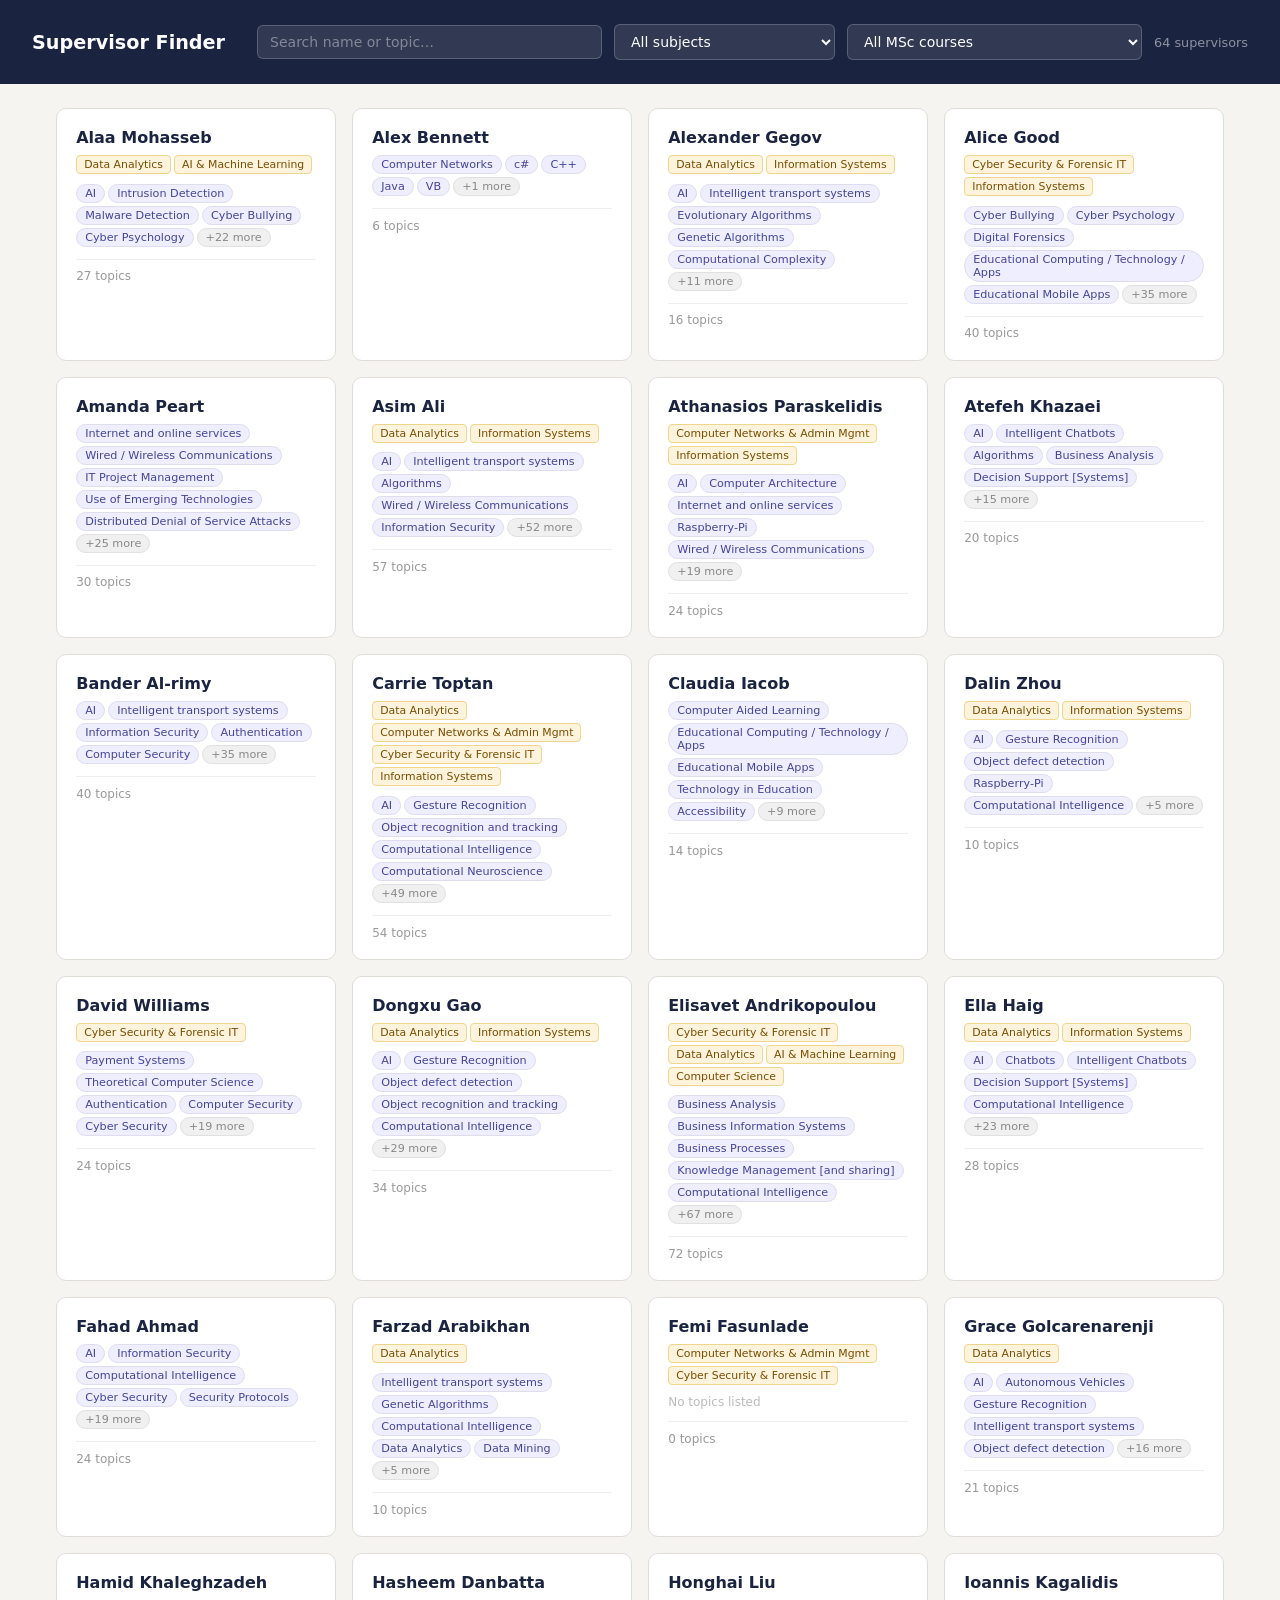
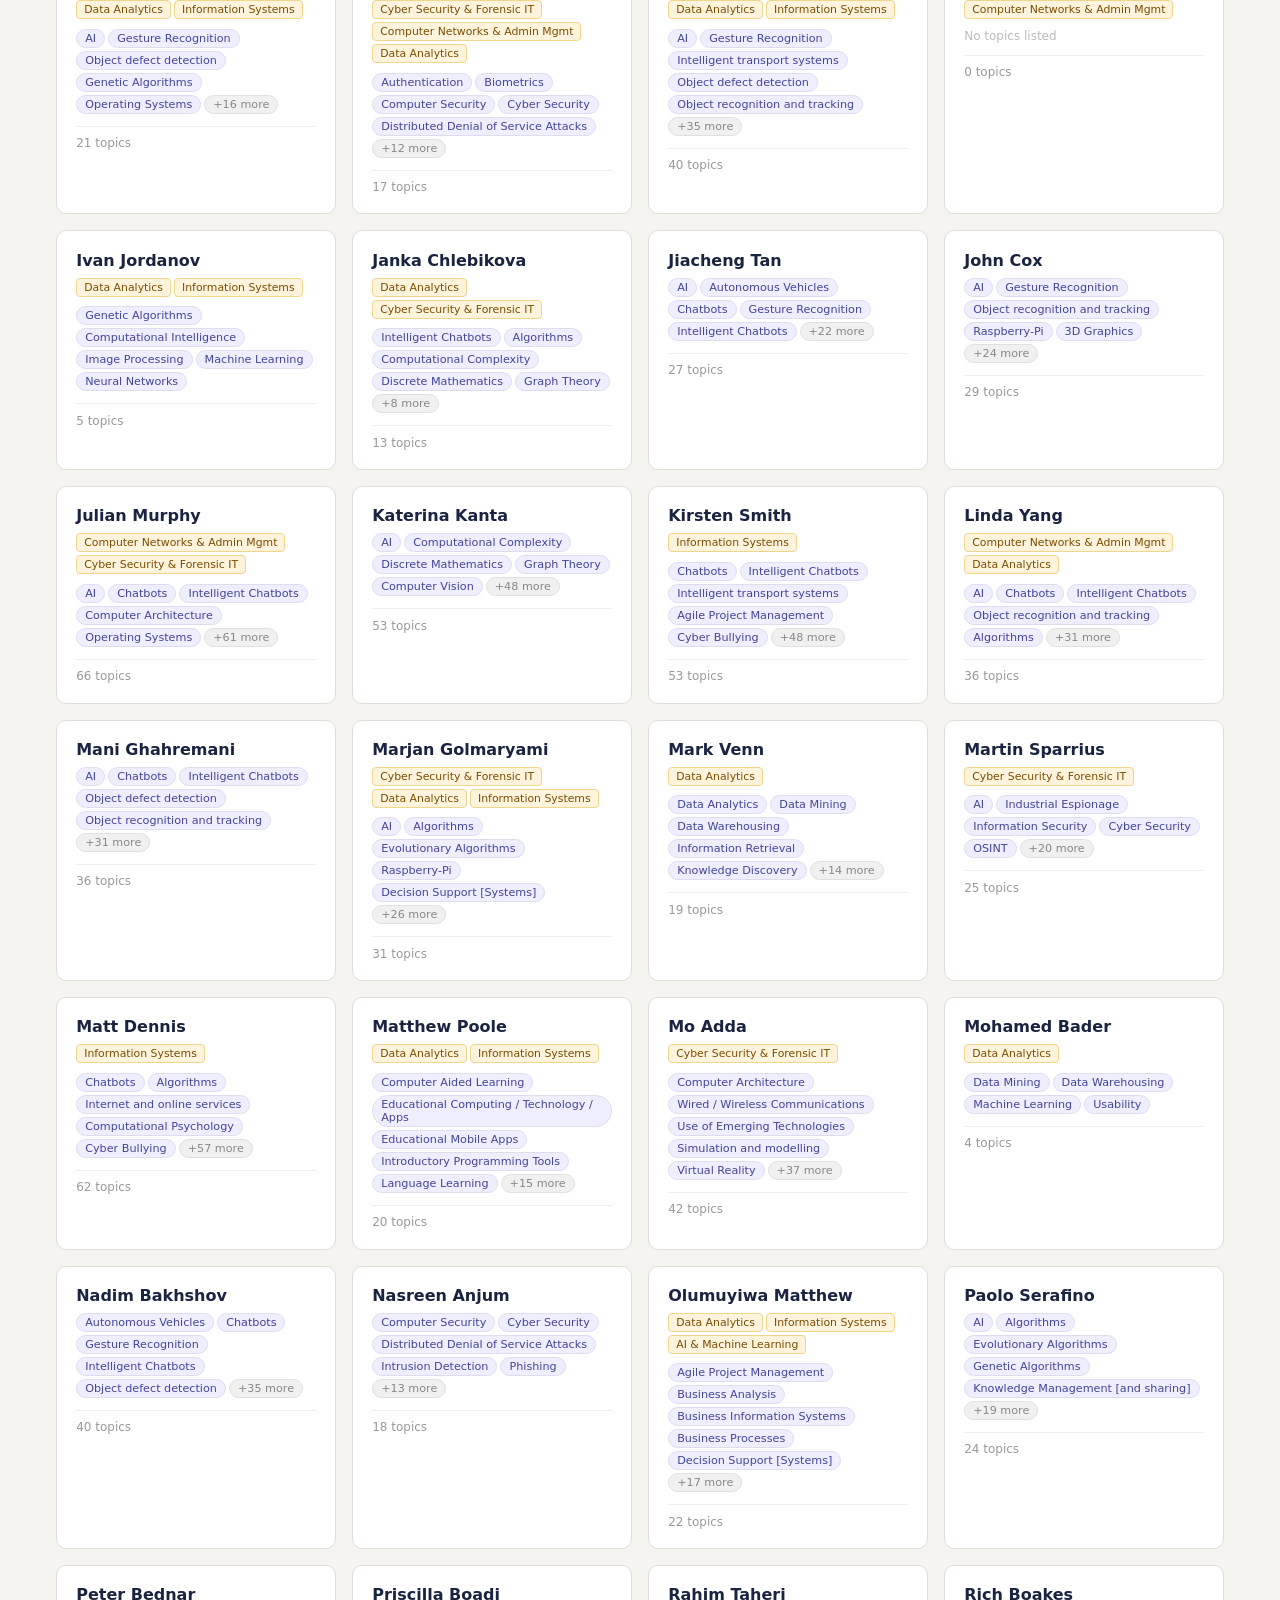
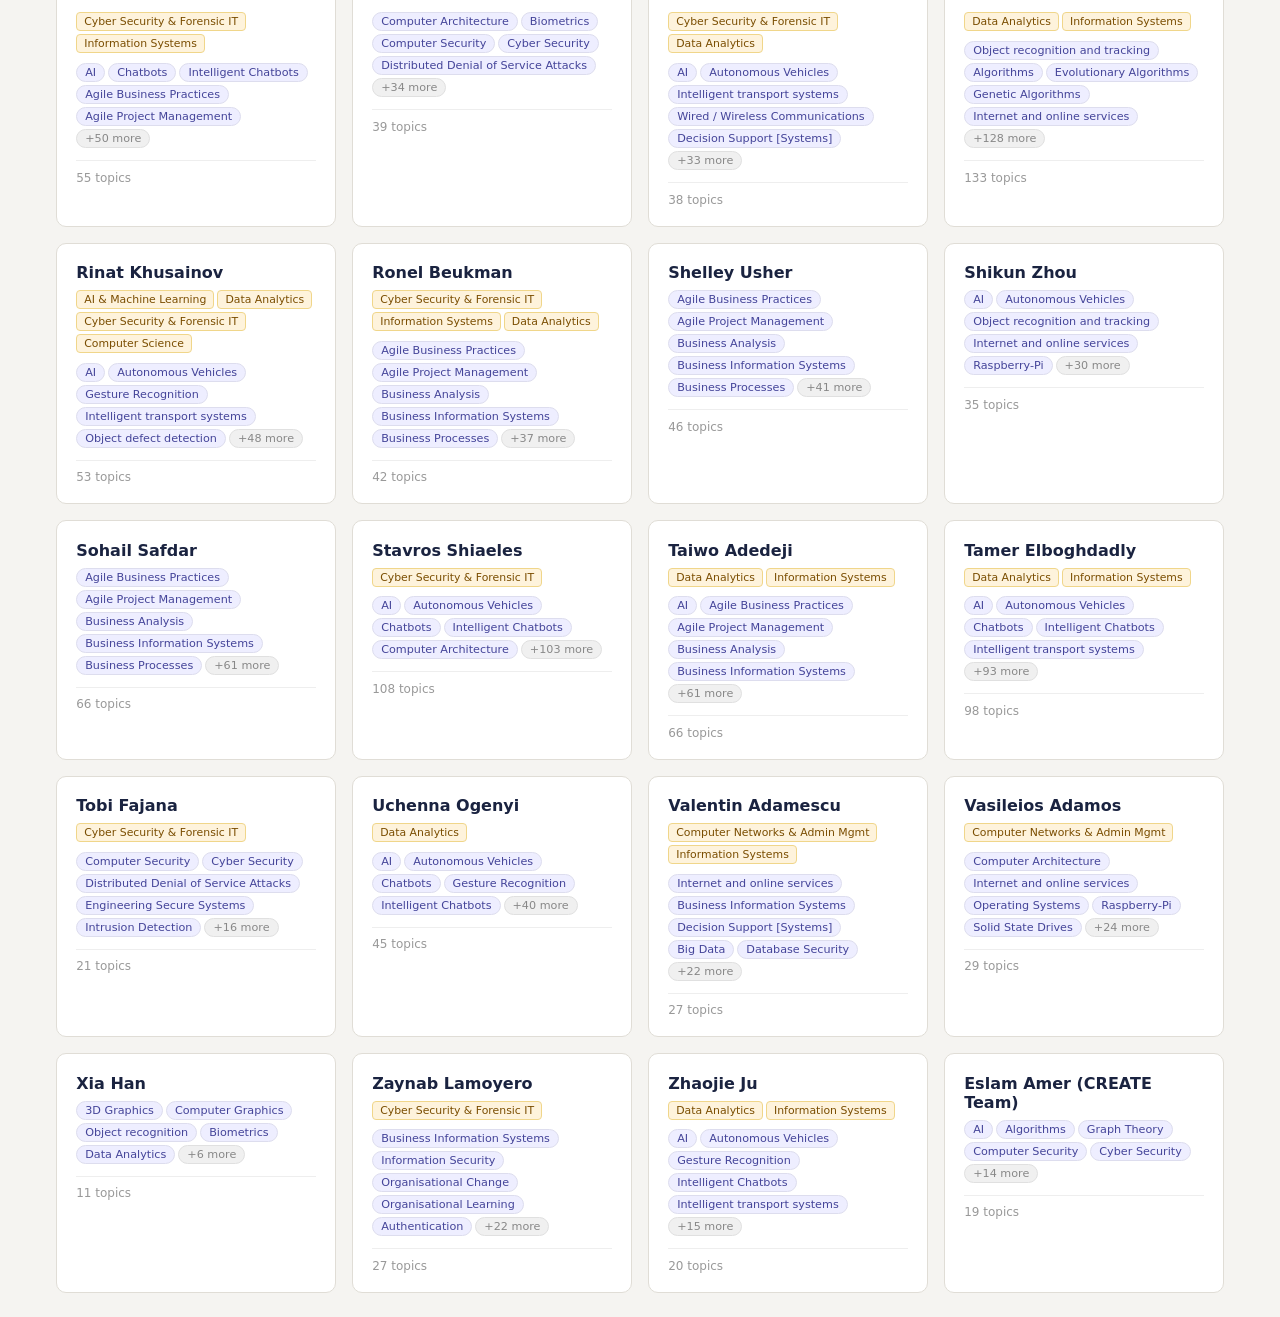
==== index.html @ 995a4541 "rename" ====
<!DOCTYPE html>
<html lang="en">
<head>
<meta charset="UTF-8">
<meta name="viewport" content="width=device-width, initial-scale=1.0">
<title>Supervisor Finder</title>
<style>
  * { box-sizing: border-box; margin: 0; padding: 0; }
  body { font-family: system-ui, sans-serif; background: #f5f4f1; color: #1a1a2e; }

  header {
    background: #1a2340;
    color: #fff;
    padding: 1.5rem 2rem;
    display: flex;
    align-items: center;
    gap: 2rem;
    flex-wrap: wrap;
  }
  header h1 { font-size: 1.2rem; font-weight: 600; white-space: nowrap; }

  #controls {
    display: none;
    gap: 0.75rem;
    flex-wrap: wrap;
    align-items: center;
    flex: 1;
  }
  input[type=search], select {
    padding: 0.5rem 0.75rem;
    border: 1px solid rgba(255,255,255,0.2);
    border-radius: 6px;
    background: rgba(255,255,255,0.1);
    color: #fff;
    font: inherit;
    font-size: 0.875rem;
    outline: none;
  }
  input[type=search] { flex: 1; min-width: 180px; }
  input[type=search]::placeholder { color: rgba(255,255,255,0.4); }
  select option { background: #1a2340; }
  #count { font-size: 0.8rem; color: rgba(255,255,255,0.5); margin-left: auto; }

  #loading {
    text-align: center;
    padding: 4rem;
    color: #aaa;
  }

  main { max-width: 1200px; margin: 0 auto; padding: 1.5rem 1rem; }

  .grid {
    display: grid;
    grid-template-columns: repeat(auto-fill, minmax(280px, 1fr));
    gap: 1rem;
  }

  .card {
    background: #fff;
    border: 1px solid #e0ddd6;
    border-radius: 10px;
    padding: 1.2rem;
    cursor: pointer;
    transition: box-shadow 0.15s, transform 0.15s;
  }
  .card:hover { box-shadow: 0 6px 24px rgba(26,35,64,0.12); transform: translateY(-2px); }
  .card h3 { font-size: 1rem; margin-bottom: 0.5rem; color: #1a2340; }

  .specs { display: flex; flex-wrap: wrap; gap: 3px; margin-bottom: 0.6rem; }
  .spec {
    font-size: 0.68rem; padding: 2px 7px; border-radius: 4px;
    background: #fef3dc; color: #7a4d00; border: 1px solid #f0d68a;
  }

  .topics { display: flex; flex-wrap: wrap; gap: 3px; }
  .chip {
    font-size: 0.7rem; padding: 2px 8px; border-radius: 20px;
    background: #eef; color: #449; border: 1px solid #dde;
  }
  .chip.more { background: #f0f0f0; color: #888; border-color: #e0e0e0; }

  .card-footer {
    margin-top: 0.75rem;
    padding-top: 0.6rem;
    border-top: 1px solid #eee;
    font-size: 0.75rem;
    color: #999;
  }

  .overlay {
    display: none;
    position: fixed; inset: 0;
    background: rgba(10,15,35,0.5);
    z-index: 999;
    align-items: center;
    justify-content: center;
    padding: 1rem;
  }
  .overlay.open { display: flex; }
  .modal {
    background: #fff;
    border-radius: 14px;
    width: 100%;
    max-width: 640px;
    max-height: 88vh;
    overflow-y: auto;
    box-shadow: 0 20px 60px rgba(0,0,0,0.25);
  }
  .modal-head {
    background: #1a2340;
    color: #fff;
    padding: 1.5rem;
    border-radius: 14px 14px 0 0;
    position: sticky; top: 0;
    display: flex;
    align-items: flex-start;
    justify-content: space-between;
    gap: 1rem;
  }
  .modal-head h2 { font-size: 1.25rem; }
  .modal-close {
    background: rgba(255,255,255,0.1); border: none; color: #fff;
    width: 30px; height: 30px; border-radius: 6px; font-size: 1rem;
    cursor: pointer; display: flex; align-items: center; justify-content: center;
    flex-shrink: 0;
  }
  .modal-close:hover { background: rgba(255,255,255,0.2); }
  .modal-body { padding: 1.5rem; }
  .modal-section { margin-bottom: 1.25rem; }
  .modal-section h4 {
    font-size: 0.7rem; text-transform: uppercase; letter-spacing: 0.08em;
    color: #999; margin-bottom: 0.5rem;
  }
  .note-box {
    font-size: 0.875rem; line-height: 1.6; color: #444;
    background: #fef9ee; border-left: 3px solid #e8a020;
    padding: 0.75rem 1rem; border-radius: 0 8px 8px 0;
  }
  .group { margin-bottom: 0.75rem; }
  .group-label { font-size: 0.72rem; color: #888; font-weight: 600; margin-bottom: 0.3rem; }
  .chips { display: flex; flex-wrap: wrap; gap: 4px; }

  mark { background: #fff3b0; border-radius: 2px; }
  #no-results { text-align: center; padding: 4rem; color: #aaa; display: none; }
</style>
</head>
<body>

<header>
  <h1>Supervisor Finder</h1>
  <div id="controls">
    <input type="search" id="search" placeholder="Search name or topic…">
    <select id="subjectSel"><option value="">All subjects</option></select>
    <select id="specSel"><option value="">All MSc courses</option></select>
    <span id="count"></span>
  </div>
</header>

<div id="loading">Loading…</div>

<main>
  <div id="no-results">No supervisors match your search.</div>
  <div class="grid" id="grid"></div>
</main>

<div class="overlay" id="overlay">
  <div class="modal">
    <div class="modal-head">
      <h2 id="mName"></h2>
      <button class="modal-close" id="mClose">&#x2715;</button>
    </div>
    <div class="modal-body" id="mBody"></div>
  </div>
</div>

<script>
// ── CSV parser (handles quoted fields with embedded newlines/commas) ──
function parseCSV(text) {
  const rows = [];
  let row = [], field = '', inQ = false;
  for (let i = 0; i < text.length; i++) {
    const c = text[i];
    if (inQ) {
      if (c === '"' && text[i+1] === '"') { field += '"'; i++; }
      else if (c === '"') { inQ = false; }
      else { field += c; }
    } else {
      if (c === '"') { inQ = true; }
      else if (c === ',') { row.push(field); field = ''; }
      else if (c === '\n') { row.push(field); rows.push(row); row = []; field = ''; }
      else if (c !== '\r') { field += c; }
    }
  }
  if (field || row.length) { row.push(field); rows.push(row); }
  return rows;
}

// ── Build structured data from rows ──
function buildData(rows) {
  // Row 0: supervisor names start at col 2
  const nameRow = rows[0];
  const supervisors = [];
  for (let col = 2; col < nameRow.length; col++) {
    const name = nameRow[col].replace(/\s+/g, ' ').trim();
    if (!name) continue;
    supervisors.push({ name, col, specs: [], additional: '', topics: [] });
  }

  // Row 2: MSc specialisation codes
  const ABBR = { CNAM:'Computer Networks & Admin Mgmt', CSFIT:'Cyber Security & Forensic IT',
                 DA:'Data Analytics', IS:'Information Systems', CS:'Computer Science', AIML:'AI & Machine Learning' };
  const specRow = rows[2] || [];
  supervisors.forEach(sup => {
    const raw = (specRow[sup.col] || '').replace(/\s+/g, ' ').trim();
    sup.specs = raw.split(/[\s,]+/).filter(Boolean).map(s => ABBR[s] || s);
  });

  // Find "Any additional topics" row
  for (let i = rows.length - 1; i > 0; i--) {
    if ((rows[i][0] || '').toLowerCase().includes('additional')) {
      supervisors.forEach(sup => {
        sup.additional = (rows[i][sup.col] || '').replace(/\s+/g, ' ').trim();
      });
      break;
    }
  }

  // Find end of topic data (row where col 0 = "Count")
  let endRow = rows.length;
  for (let i = 0; i < rows.length; i++) {
    if ((rows[i][0] || '').trim().toLowerCase() === 'count') { endRow = i; break; }
  }

  // Rows 5..endRow: topic data
  let currentSubject = '';
  for (let i = 5; i < endRow; i++) {
    const row = rows[i];
    const subj = (row[0] || '').trim();
    const topic = (row[1] || '').trim();
    if (subj) currentSubject = subj;
    if (!topic) continue;
    supervisors.forEach(sup => {
      const val = (row[sup.col] || '').trim().toLowerCase();
      if (val === 'y' || val === 'd') sup.topics.push({ subject: currentSubject, topic });
    });
  }

  const subjects = [...new Set(supervisors.flatMap(s => s.topics.map(t => t.subject)))].sort();
  const allSpecs = [...new Set(supervisors.flatMap(s => s.specs))].sort();
  return { supervisors, subjects, allSpecs };
}

// ── App state ──
let DATA = null, searchQ = '', subjectF = '', specF = '';

const esc = s => String(s).replace(/&/g,'&amp;').replace(/</g,'&lt;').replace(/>/g,'&gt;');
function hlText(s, q) {
  if (!q) return esc(s);
  return esc(s).replace(new RegExp('(' + q.replace(/[.*+?^${}()|[\]\\]/g,'\\$&') + ')', 'gi'), '<mark>$1</mark>');
}

function filtered() {
  if (!DATA) return [];
  let list = DATA.supervisors;
  if (subjectF) list = list.filter(s => s.topics.some(t => t.subject === subjectF));
  if (specF)    list = list.filter(s => s.specs.includes(specF));
  if (searchQ) {
    const q = searchQ.toLowerCase();
    list = list.filter(s =>
      s.name.toLowerCase().includes(q) ||
      s.topics.some(t => t.topic.toLowerCase().includes(q) || t.subject.toLowerCase().includes(q)) ||
      s.additional.toLowerCase().includes(q)
    );
  }
  return list;
}

function render() {
  const list = filtered();
  document.getElementById('count').textContent = list.length + ' supervisor' + (list.length !== 1 ? 's' : '');
  const grid = document.getElementById('grid');
  const noRes = document.getElementById('no-results');
  if (!list.length) { grid.innerHTML = ''; noRes.style.display = 'block'; return; }
  noRes.style.display = 'none';

  grid.innerHTML = list.map(sup => {
    let display = sup.topics;
    if (searchQ) {
      const q = searchQ.toLowerCase();
      const m = sup.topics.filter(t => t.topic.toLowerCase().includes(q) || t.subject.toLowerCase().includes(q));
      if (m.length) display = m;
    }
    const shown = display.slice(0, 5);
    const extra = display.length - shown.length;
    return `<div class="card" data-name="${esc(sup.name)}">
      <h3>${hlText(sup.name, searchQ)}</h3>
      ${sup.specs.length ? `<div class="specs">${sup.specs.map(s=>`<span class="spec">${esc(s)}</span>`).join('')}</div>` : ''}
      <div class="topics">
        ${shown.map(t=>`<span class="chip">${hlText(t.topic, searchQ)}</span>`).join('')}
        ${extra > 0 ? `<span class="chip more">+${extra} more</span>` : ''}
        ${!sup.topics.length ? '<span style="color:#bbb;font-size:.75rem">No topics listed</span>' : ''}
      </div>
      <div class="card-footer">${sup.topics.length} topic${sup.topics.length !== 1 ? 's' : ''}</div>
    </div>`;
  }).join('');

  grid.querySelectorAll('.card').forEach(c =>
    c.addEventListener('click', () => openModal(c.dataset.name))
  );
}

function openModal(name) {
  const sup = DATA.supervisors.find(s => s.name === name);
  if (!sup) return;
  document.getElementById('mName').textContent = sup.name;

  const grouped = {};
  sup.topics.forEach(t => (grouped[t.subject] = grouped[t.subject] || []).push(t.topic));

  document.getElementById('mBody').innerHTML =
    (sup.specs.length ? `<div class="modal-section"><h4>MSc courses</h4><div class="chips">${sup.specs.map(s=>`<span class="chip">${esc(s)}</span>`).join('')}</div></div>` : '') +
    (sup.additional ? `<div class="modal-section"><h4>Additional notes</h4><div class="note-box">${esc(sup.additional)}</div></div>` : '') +
    (sup.topics.length
      ? `<div class="modal-section"><h4>${sup.topics.length} research topics</h4>` +
        Object.entries(grouped).sort(([a],[b])=>a.localeCompare(b)).map(([subj,ts])=>
          `<div class="group"><div class="group-label">${esc(subj)}</div><div class="chips">${ts.map(t=>`<span class="chip">${hlText(t, searchQ)}</span>`).join('')}</div></div>`
        ).join('') + `</div>`
      : `<div class="modal-section"><p style="color:#aaa;font-size:.875rem">No topics listed.</p></div>`);

  document.getElementById('overlay').classList.add('open');
  document.body.style.overflow = 'hidden';
}

function closeModal() {
  document.getElementById('overlay').classList.remove('open');
  document.body.style.overflow = '';
}
document.getElementById('mClose').addEventListener('click', closeModal);
document.getElementById('overlay').addEventListener('click', e => { if (e.target.id === 'overlay') closeModal(); });
document.addEventListener('keydown', e => { if (e.key === 'Escape') closeModal(); });

// ── Load CSV ──
function loadCSV(text) {
  const rows = parseCSV(text);
  DATA = buildData(rows);

  const subSel = document.getElementById('subjectSel');
  DATA.subjects.forEach(s => { const o = document.createElement('option'); o.value = s; o.textContent = s; subSel.appendChild(o); });

  const spSel = document.getElementById('specSel');
  DATA.allSpecs.forEach(s => { const o = document.createElement('option'); o.value = s; o.textContent = s; spSel.appendChild(o); });

  document.getElementById('loading').style.display = 'none';
  document.getElementById('controls').style.display = 'flex';
  render();
}

fetch('data.csv')
  .then(r => r.arrayBuffer())
  .then(buf => loadCSV(new TextDecoder('latin1').decode(buf)))
  .catch(() => { document.getElementById('loading').textContent = 'Could not load CSV — make sure it is in the same folder as this HTML file.'; });

document.getElementById('search').addEventListener('input', e => { searchQ = e.target.value.trim(); render(); });
document.getElementById('subjectSel').addEventListener('change', e => { subjectF = e.target.value; render(); });
document.getElementById('specSel').addEventListener('change', e => { specF = e.target.value; render(); });
</script>
</body>
</html>
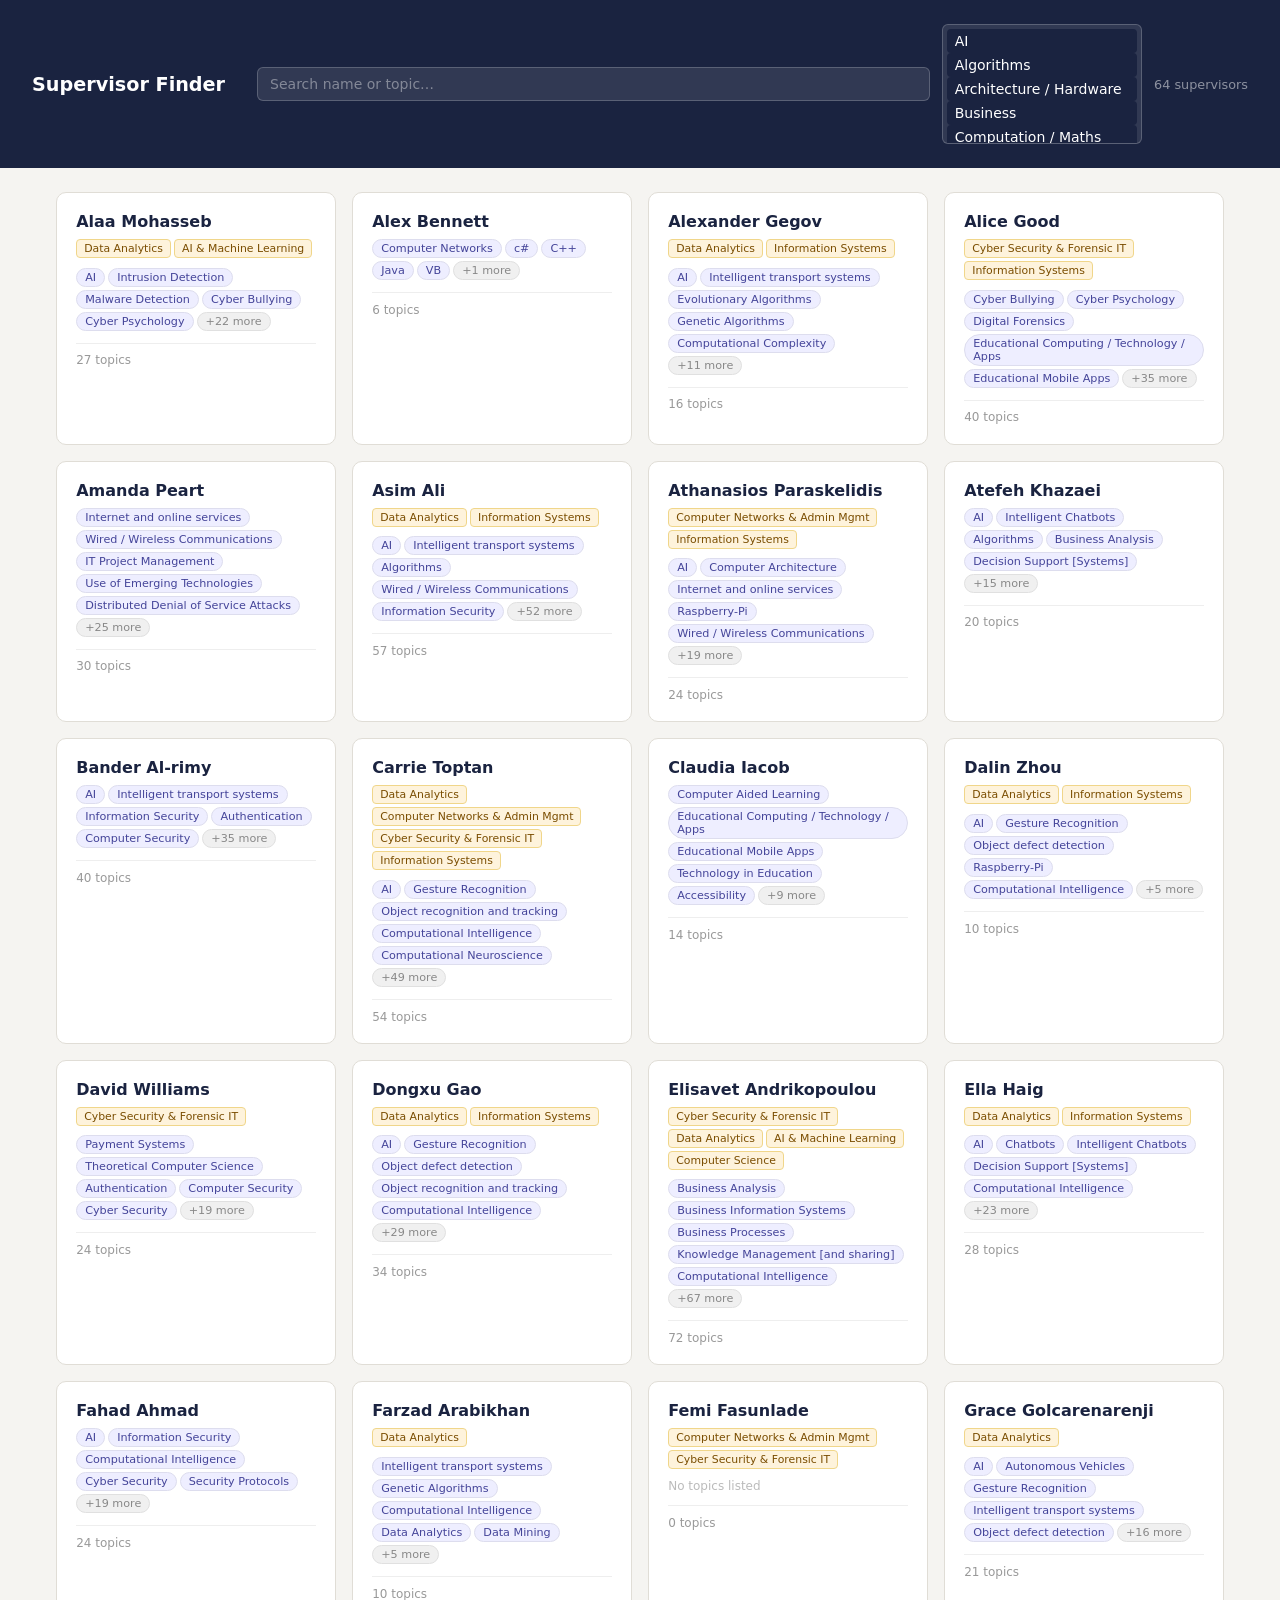
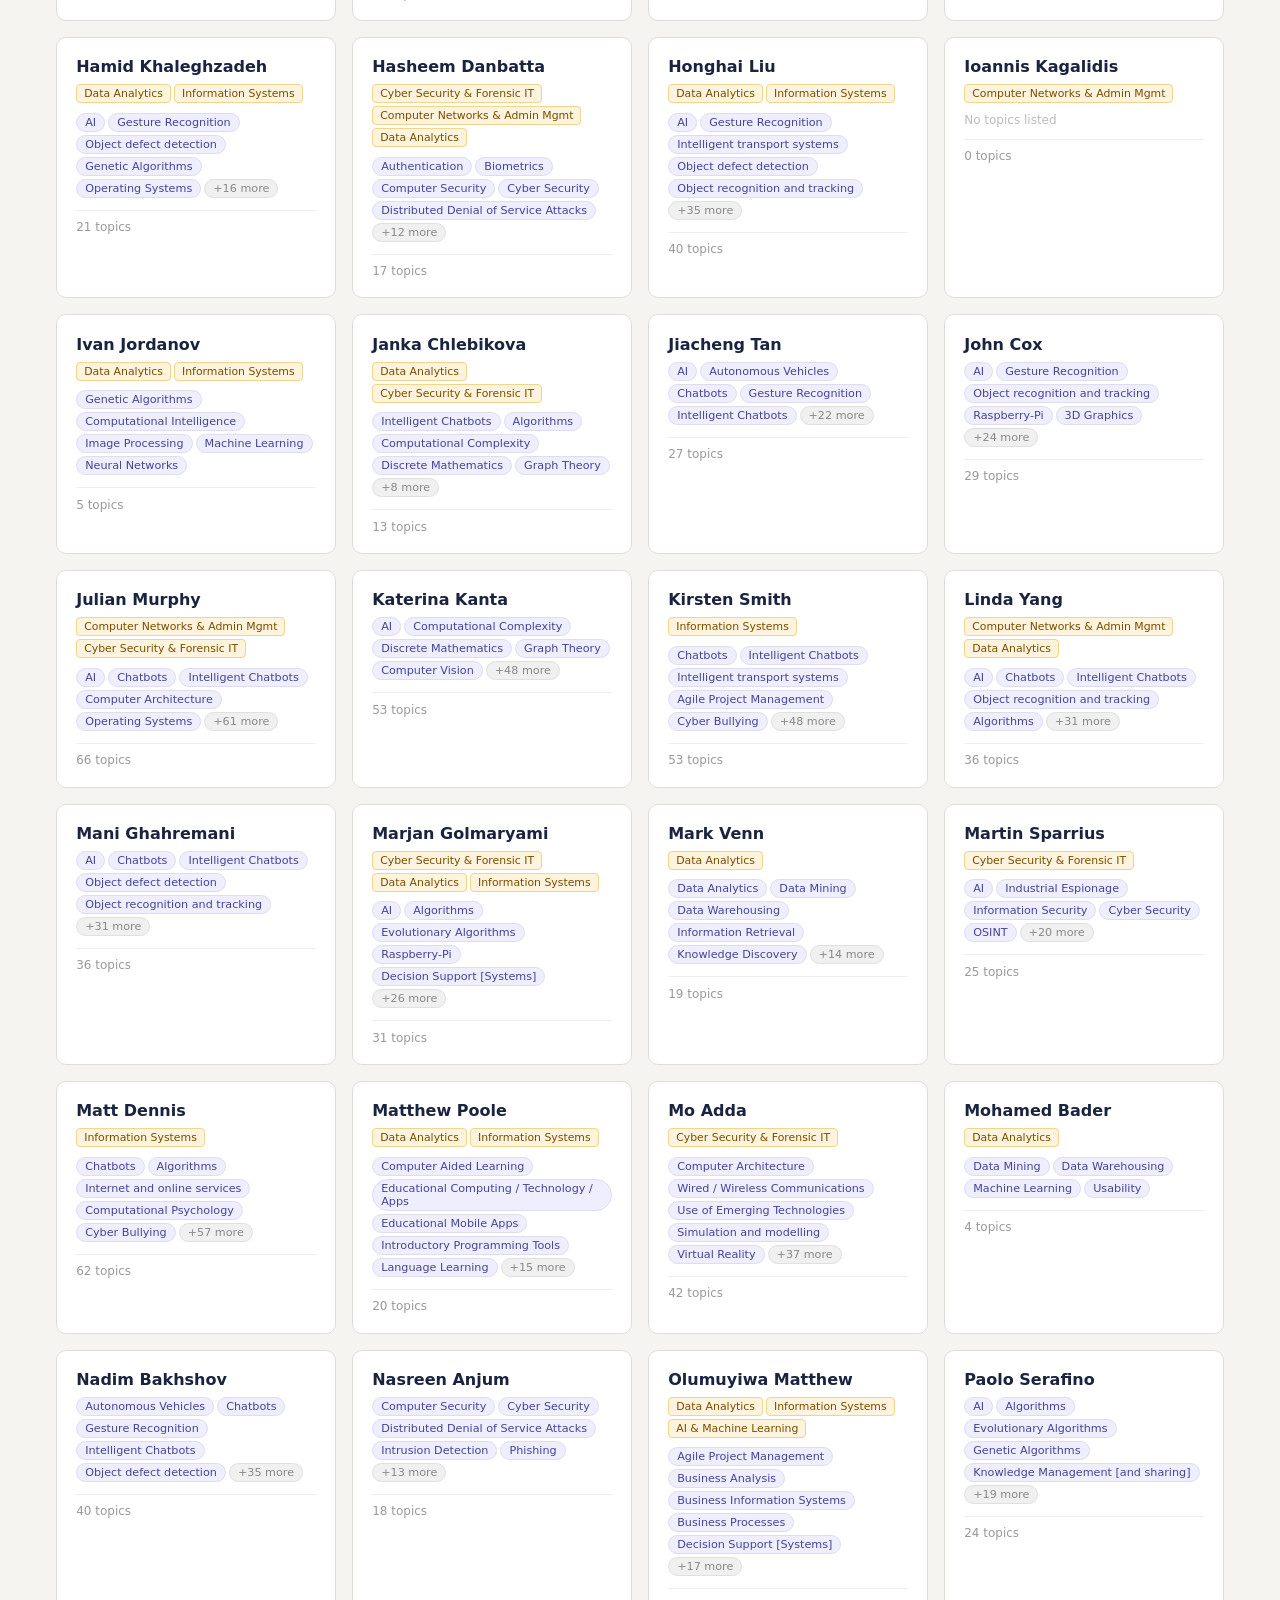
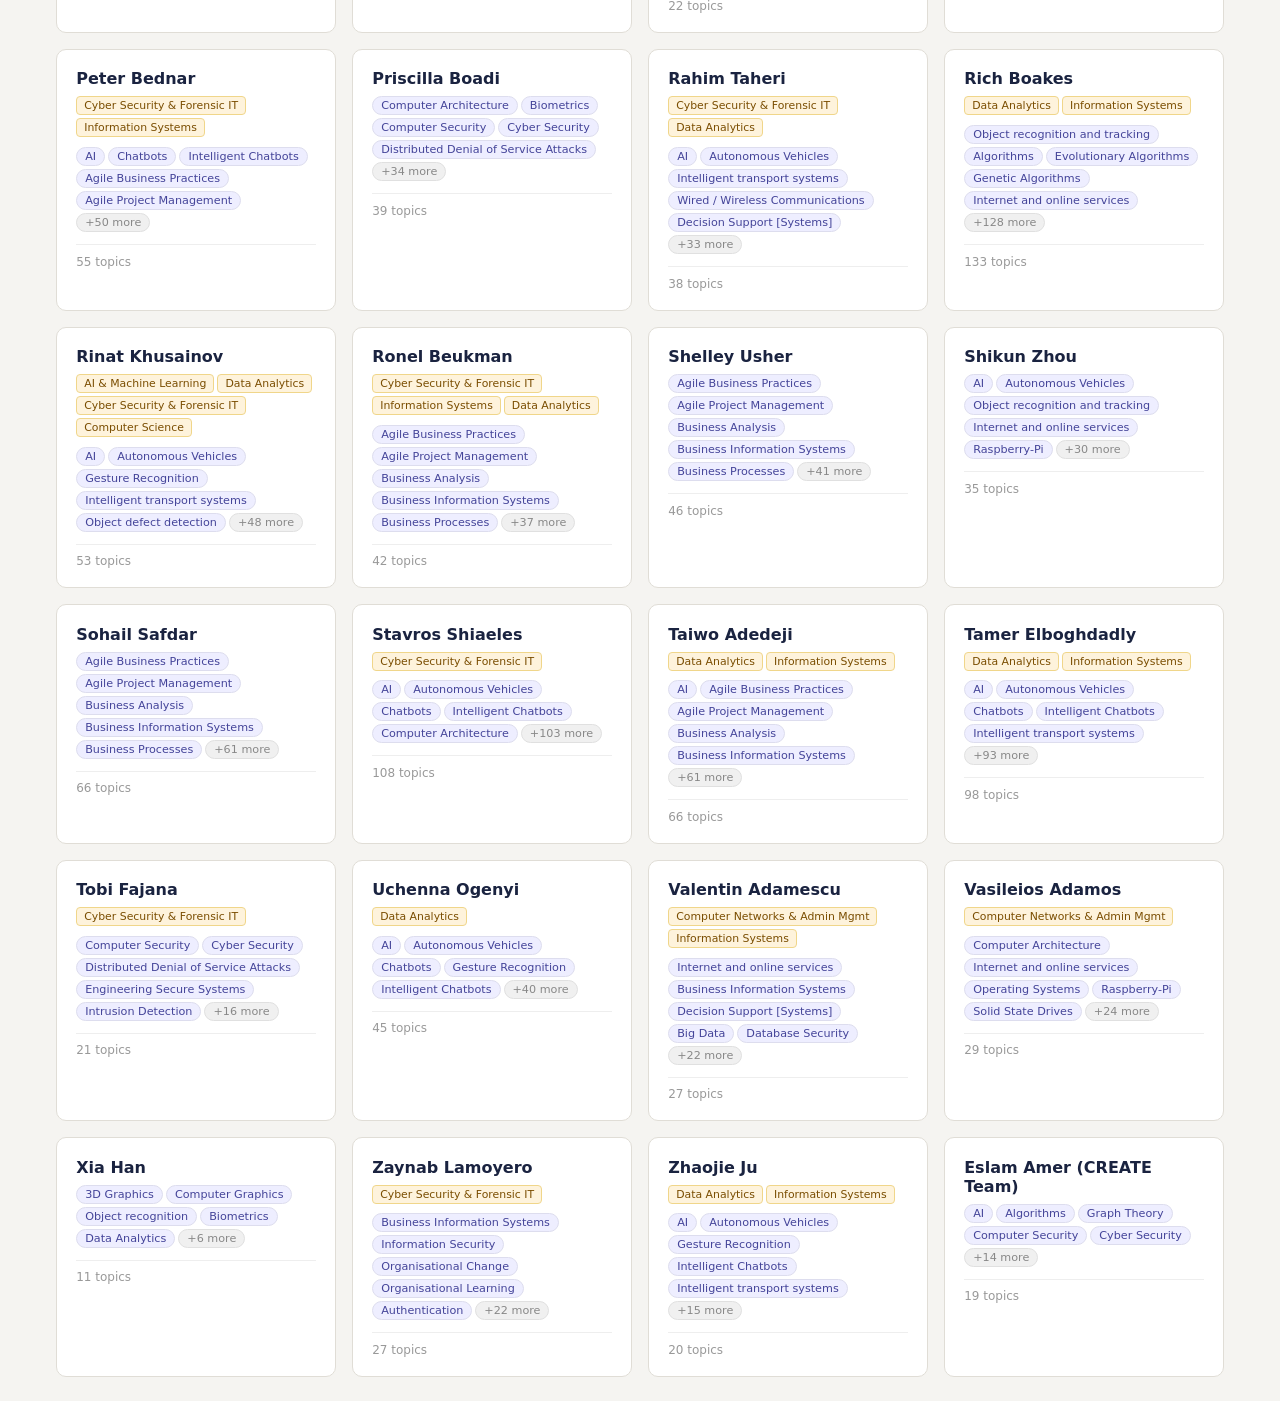
==== commit f7b72cfe: "remove course selector" ====
--- a/index.html
+++ b/index.html
@@ -39,6 +39,22 @@
   input[type=search] { flex: 1; min-width: 180px; }
   input[type=search]::placeholder { color: rgba(255,255,255,0.4); }
   select option { background: #1a2340; }
+  select[multiple] {
+    height: 120px;
+    min-width: 200px;
+    padding: 0.25rem;
+    border-radius: 6px;
+    resize: none;
+    scrollbar-width: thin;
+    scrollbar-color: rgba(255,255,255,0.3) transparent;
+  }
+  select[multiple] option {
+    padding: 0.25rem 0.5rem;
+    border-radius: 4px;
+  }
+  select[multiple] option:checked {
+    background: rgba(100,140,255,0.4);
+  }
   #count { font-size: 0.8rem; color: rgba(255,255,255,0.5); margin-left: auto; }
 
   #loading {
@@ -150,8 +166,7 @@
   <h1>Supervisor Finder</h1>
   <div id="controls">
     <input type="search" id="search" placeholder="Search name or topic…">
-    <select id="subjectSel"><option value="">All subjects</option></select>
-    <select id="specSel"><option value="">All MSc courses</option></select>
+    <select id="subjectSel" multiple></select>
     <span id="count"></span>
   </div>
 </header>
@@ -251,7 +266,7 @@
 }
 
 // ── App state ──
-let DATA = null, searchQ = '', subjectF = '', specF = '';
+let DATA = null, searchQ = '', subjectF = [];
 
 const esc = s => String(s).replace(/&/g,'&amp;').replace(/</g,'&lt;').replace(/>/g,'&gt;');
 function hlText(s, q) {
@@ -262,8 +277,7 @@
 function filtered() {
   if (!DATA) return [];
   let list = DATA.supervisors;
-  if (subjectF) list = list.filter(s => s.topics.some(t => t.subject === subjectF));
-  if (specF)    list = list.filter(s => s.specs.includes(specF));
+  if (subjectF.length) list = list.filter(s => s.topics.some(t => subjectF.includes(t.subject)));
   if (searchQ) {
     const q = searchQ.toLowerCase();
     list = list.filter(s =>
@@ -347,9 +361,6 @@
   const subSel = document.getElementById('subjectSel');
   DATA.subjects.forEach(s => { const o = document.createElement('option'); o.value = s; o.textContent = s; subSel.appendChild(o); });
 
-  const spSel = document.getElementById('specSel');
-  DATA.allSpecs.forEach(s => { const o = document.createElement('option'); o.value = s; o.textContent = s; spSel.appendChild(o); });
-
   document.getElementById('loading').style.display = 'none';
   document.getElementById('controls').style.display = 'flex';
   render();
@@ -361,8 +372,10 @@
   .catch(() => { document.getElementById('loading').textContent = 'Could not load CSV — make sure it is in the same folder as this HTML file.'; });
 
 document.getElementById('search').addEventListener('input', e => { searchQ = e.target.value.trim(); render(); });
-document.getElementById('subjectSel').addEventListener('change', e => { subjectF = e.target.value; render(); });
-document.getElementById('specSel').addEventListener('change', e => { specF = e.target.value; render(); });
+document.getElementById('subjectSel').addEventListener('change', e => {
+  subjectF = Array.from(e.target.selectedOptions).map(o => o.value);
+  render();
+});
 </script>
 </body>
 </html>
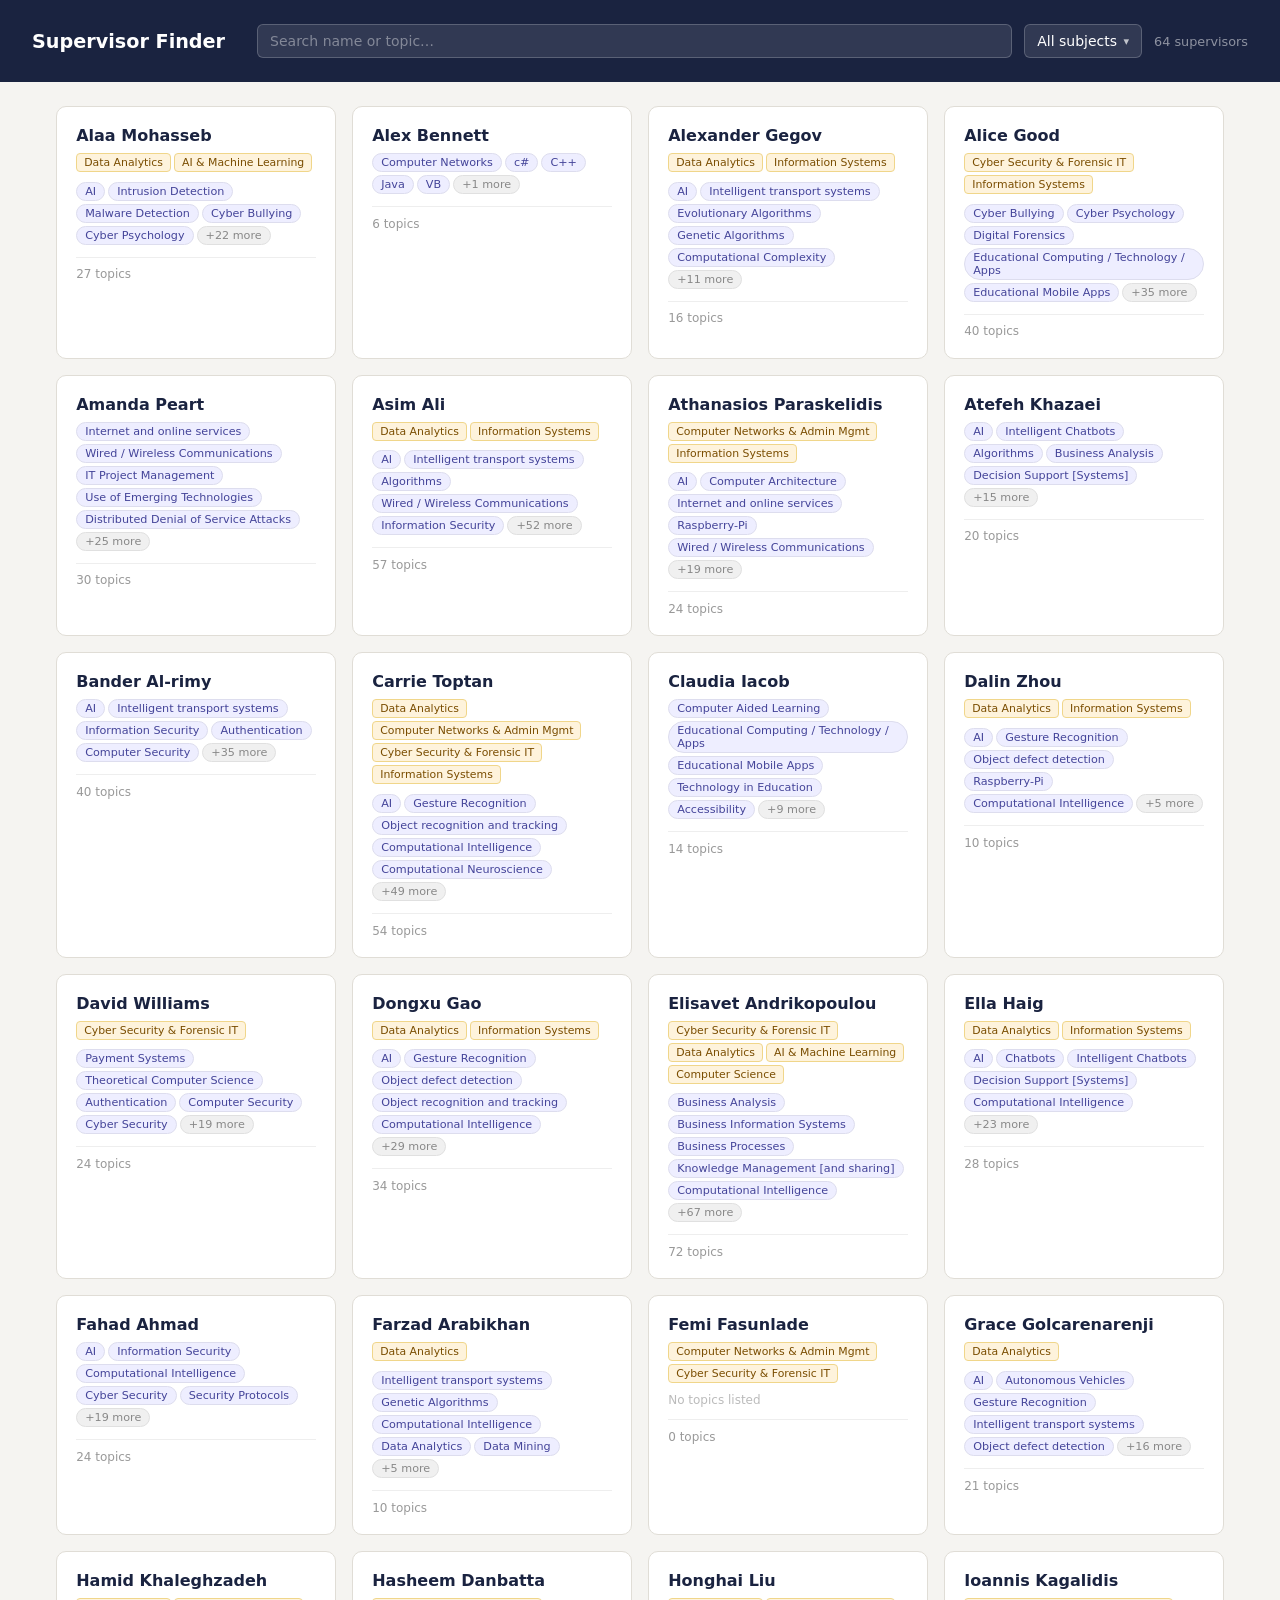
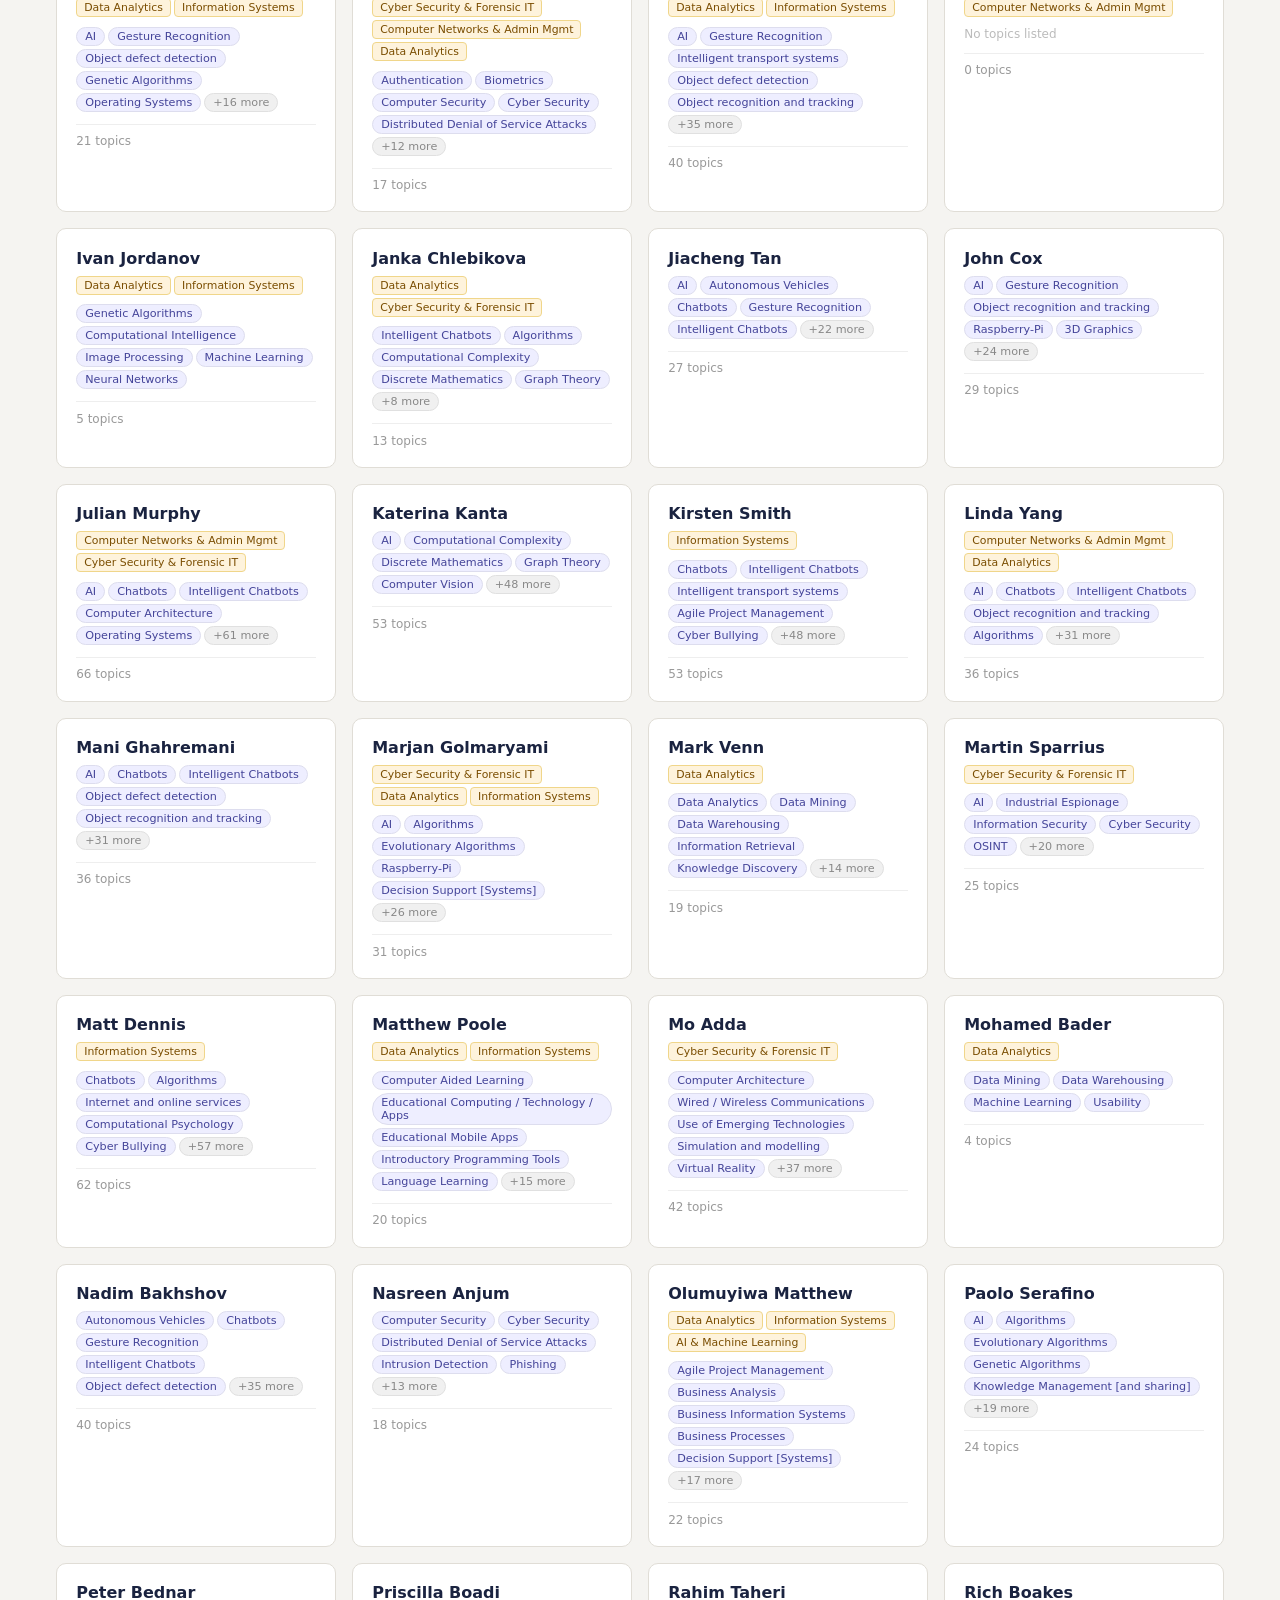
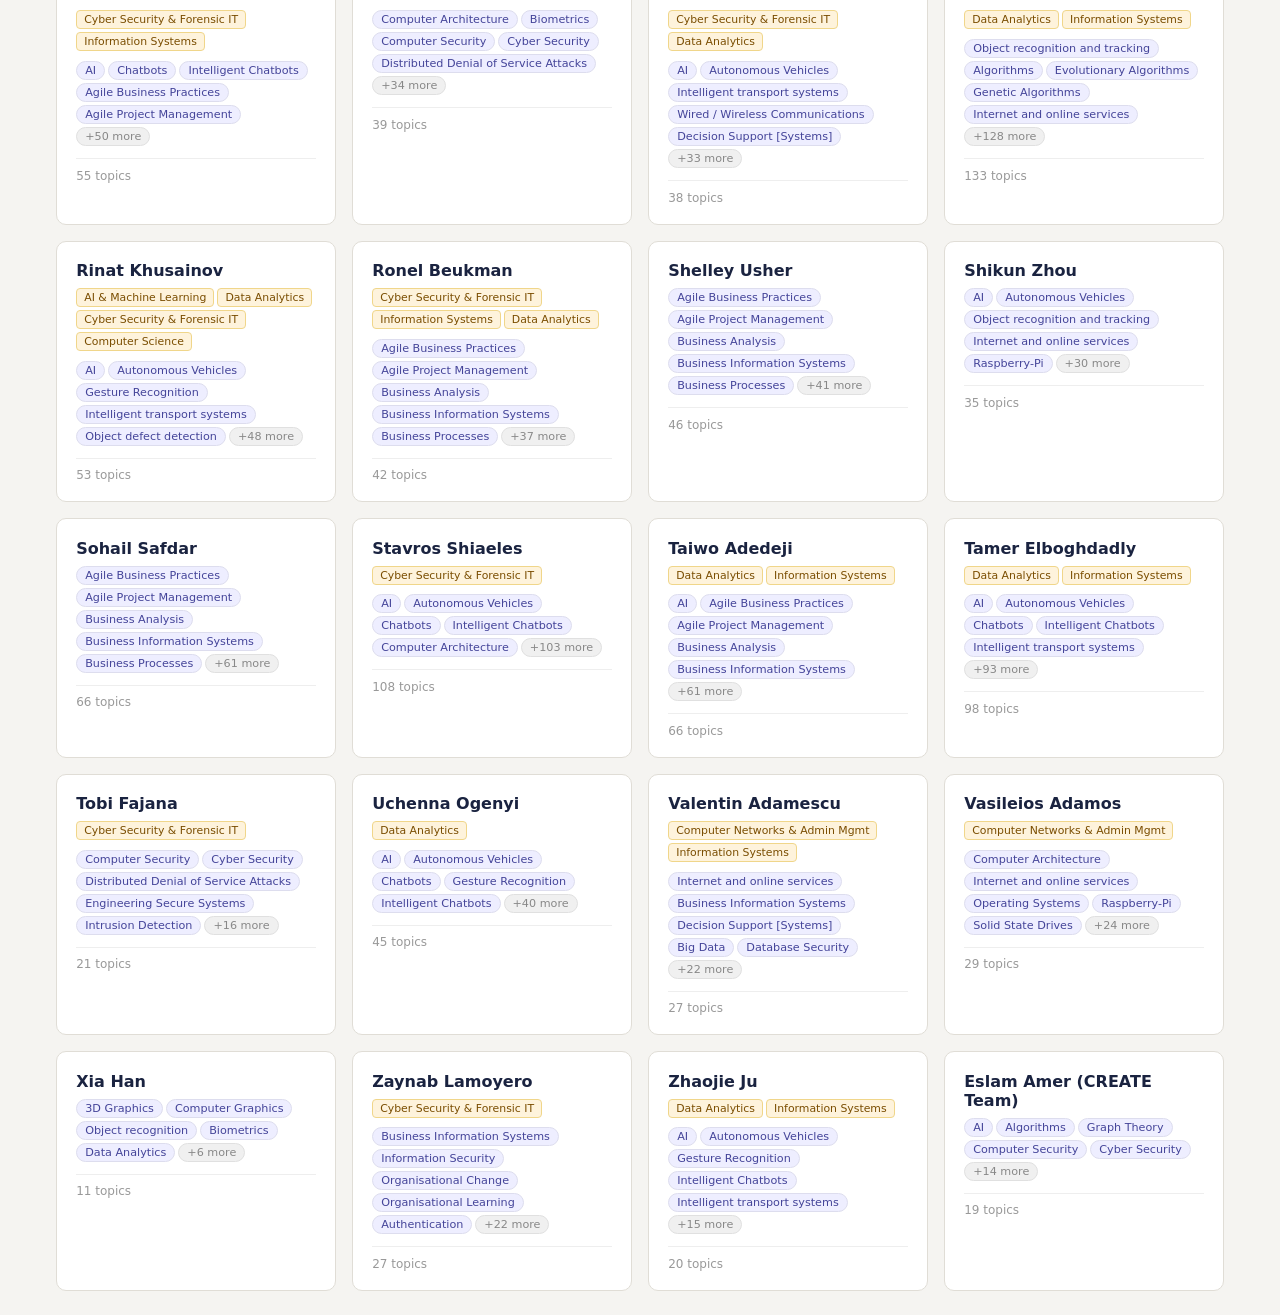
==== commit ddf25d85: "better buttons" ====
--- a/index.html
+++ b/index.html
@@ -39,22 +39,54 @@
   input[type=search] { flex: 1; min-width: 180px; }
   input[type=search]::placeholder { color: rgba(255,255,255,0.4); }
   select option { background: #1a2340; }
-  select[multiple] {
-    height: 120px;
-    min-width: 200px;
-    padding: 0.25rem;
+  .multi-select { position: relative; }
+  .multi-select-btn {
+    padding: 0.5rem 0.75rem;
+    border: 1px solid rgba(255,255,255,0.2);
     border-radius: 6px;
-    resize: none;
+    background: rgba(255,255,255,0.1);
+    color: #fff;
+    font: inherit;
+    font-size: 0.875rem;
+    cursor: pointer;
+    white-space: nowrap;
+    display: flex;
+    align-items: center;
+    gap: 0.4rem;
+  }
+  .multi-select-btn::after { content: '▾'; font-size: 0.7rem; opacity: 0.7; }
+  .multi-select-btn.has-selection { background: rgba(100,140,255,0.25); border-color: rgba(100,140,255,0.5); }
+  .multi-select-panel {
+    display: none;
+    position: absolute;
+    top: calc(100% + 4px);
+    left: 0;
+    background: #1a2340;
+    border: 1px solid rgba(255,255,255,0.15);
+    border-radius: 8px;
+    padding: 0.5rem;
+    min-width: 220px;
+    max-height: 280px;
+    overflow-y: auto;
+    z-index: 100;
+    box-shadow: 0 8px 24px rgba(0,0,0,0.4);
     scrollbar-width: thin;
-    scrollbar-color: rgba(255,255,255,0.3) transparent;
-  }
-  select[multiple] option {
-    padding: 0.25rem 0.5rem;
-    border-radius: 4px;
-  }
-  select[multiple] option:checked {
-    background: rgba(100,140,255,0.4);
-  }
+    scrollbar-color: rgba(255,255,255,0.2) transparent;
+  }
+  .multi-select-panel.open { display: block; }
+  .multi-select-panel label {
+    display: flex;
+    align-items: center;
+    gap: 0.5rem;
+    padding: 0.35rem 0.5rem;
+    border-radius: 5px;
+    font-size: 0.85rem;
+    color: rgba(255,255,255,0.85);
+    cursor: pointer;
+    white-space: nowrap;
+  }
+  .multi-select-panel label:hover { background: rgba(255,255,255,0.08); }
+  .multi-select-panel label input[type=checkbox] { accent-color: #6488ff; width: 14px; height: 14px; cursor: pointer; }
   #count { font-size: 0.8rem; color: rgba(255,255,255,0.5); margin-left: auto; }
 
   #loading {
@@ -166,7 +198,10 @@
   <h1>Supervisor Finder</h1>
   <div id="controls">
     <input type="search" id="search" placeholder="Search name or topic…">
-    <select id="subjectSel" multiple></select>
+    <div class="multi-select" id="subjectDropdown">
+      <button class="multi-select-btn" id="subjectBtn">All subjects</button>
+      <div class="multi-select-panel" id="subjectPanel"></div>
+    </div>
     <span id="count"></span>
   </div>
 </header>
@@ -358,8 +393,22 @@
   const rows = parseCSV(text);
   DATA = buildData(rows);
 
-  const subSel = document.getElementById('subjectSel');
-  DATA.subjects.forEach(s => { const o = document.createElement('option'); o.value = s; o.textContent = s; subSel.appendChild(o); });
+  const panel = document.getElementById('subjectPanel');
+  DATA.subjects.forEach(s => {
+    const lbl = document.createElement('label');
+    const cb = document.createElement('input');
+    cb.type = 'checkbox'; cb.value = s;
+    cb.addEventListener('change', () => {
+      subjectF = Array.from(panel.querySelectorAll('input:checked')).map(i => i.value);
+      const btn = document.getElementById('subjectBtn');
+      btn.textContent = subjectF.length === 0 ? 'All subjects' : subjectF.length === 1 ? subjectF[0] : subjectF.length + ' subjects selected';
+      btn.classList.toggle('has-selection', subjectF.length > 0);
+      render();
+    });
+    lbl.appendChild(cb);
+    lbl.appendChild(document.createTextNode(s));
+    panel.appendChild(lbl);
+  });
 
   document.getElementById('loading').style.display = 'none';
   document.getElementById('controls').style.display = 'flex';
@@ -372,9 +421,14 @@
   .catch(() => { document.getElementById('loading').textContent = 'Could not load CSV — make sure it is in the same folder as this HTML file.'; });
 
 document.getElementById('search').addEventListener('input', e => { searchQ = e.target.value.trim(); render(); });
-document.getElementById('subjectSel').addEventListener('change', e => {
-  subjectF = Array.from(e.target.selectedOptions).map(o => o.value);
-  render();
+
+document.getElementById('subjectBtn').addEventListener('click', () => {
+  document.getElementById('subjectPanel').classList.toggle('open');
+});
+document.addEventListener('click', e => {
+  if (!document.getElementById('subjectDropdown').contains(e.target)) {
+    document.getElementById('subjectPanel').classList.remove('open');
+  }
 });
 </script>
 </body>
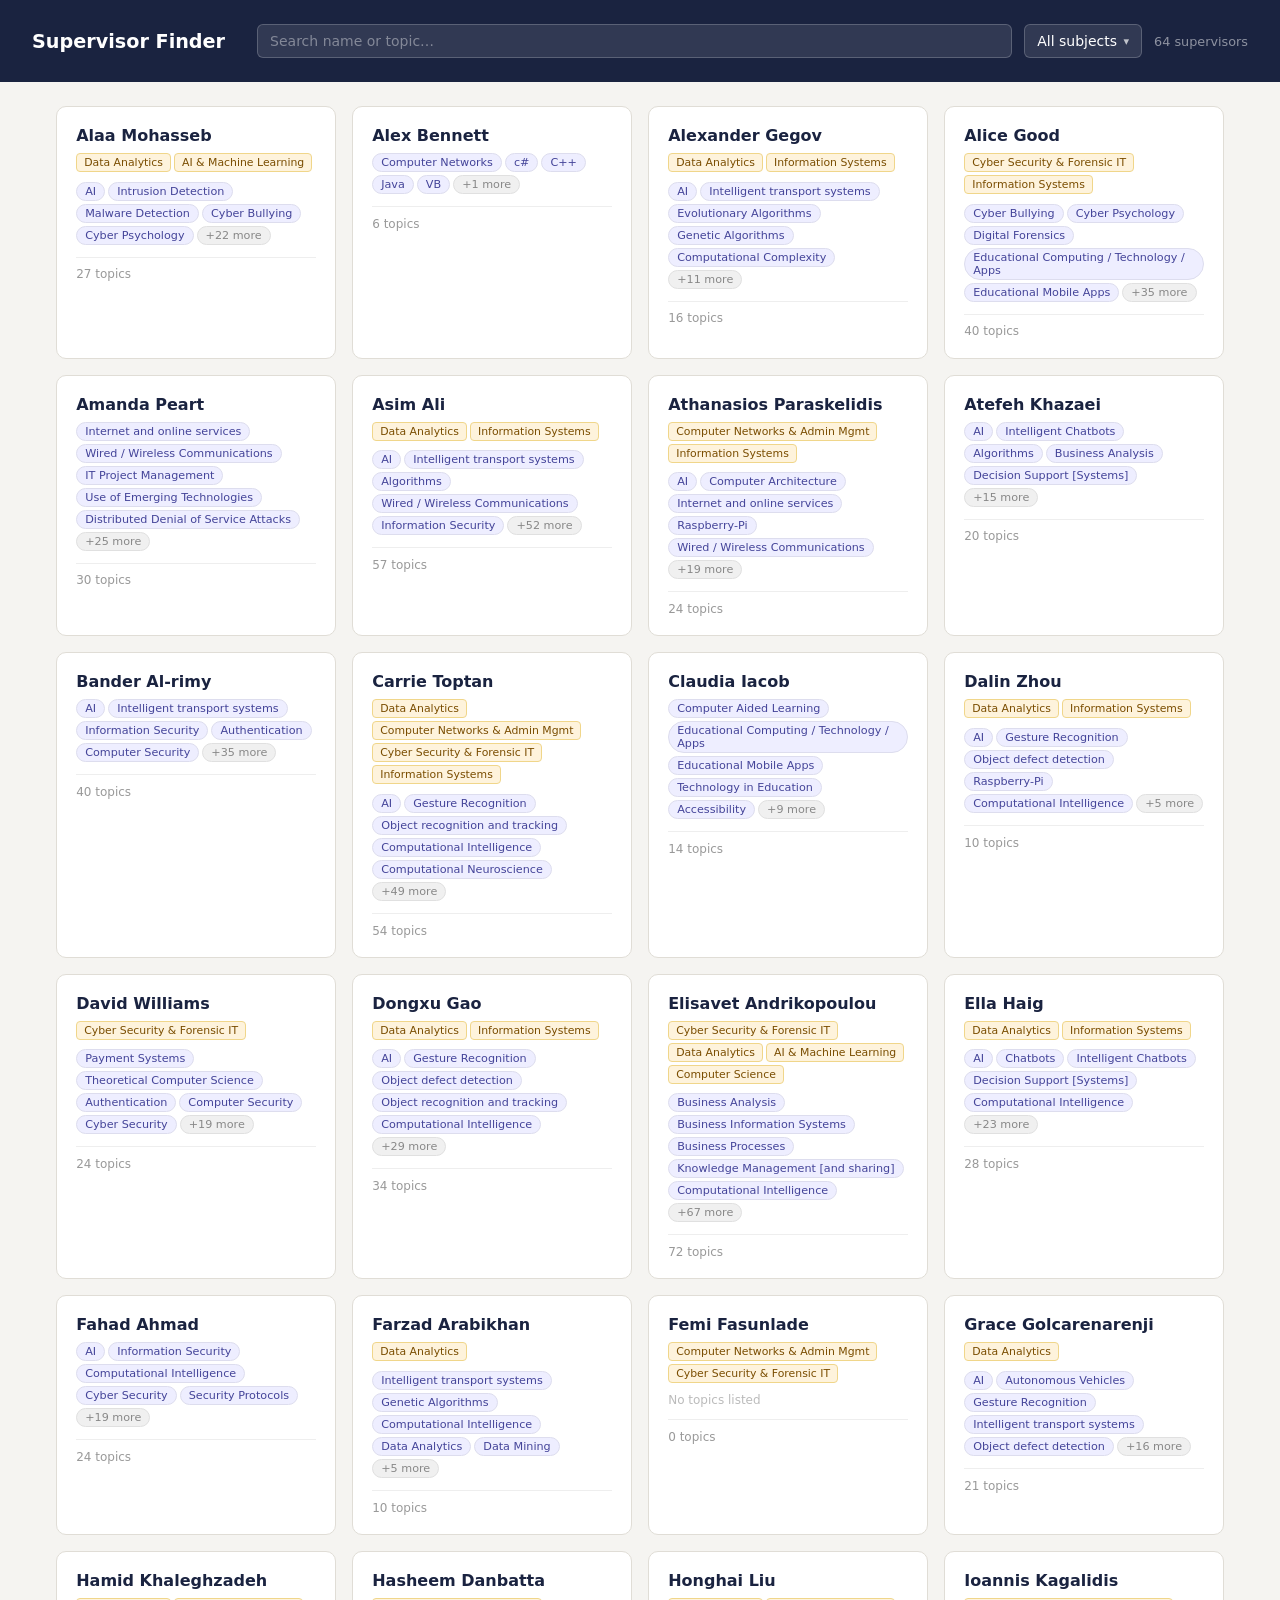
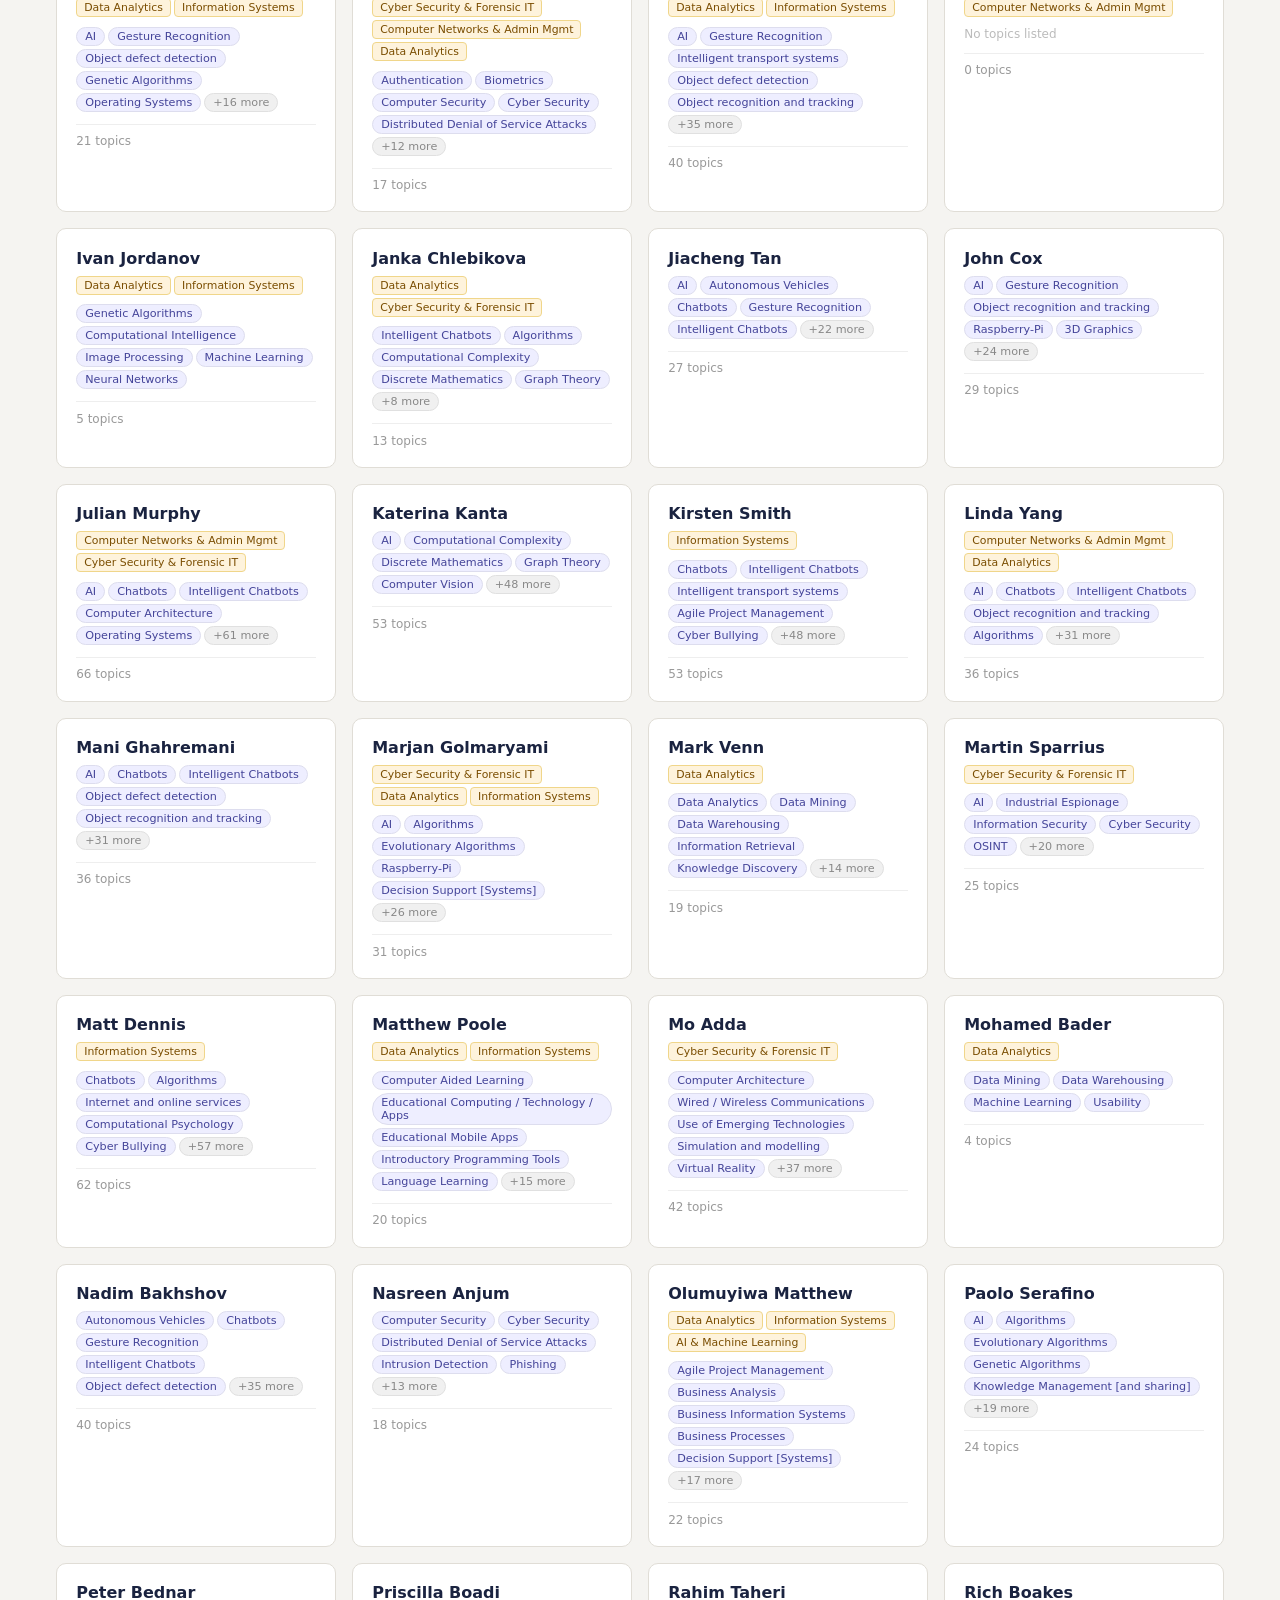
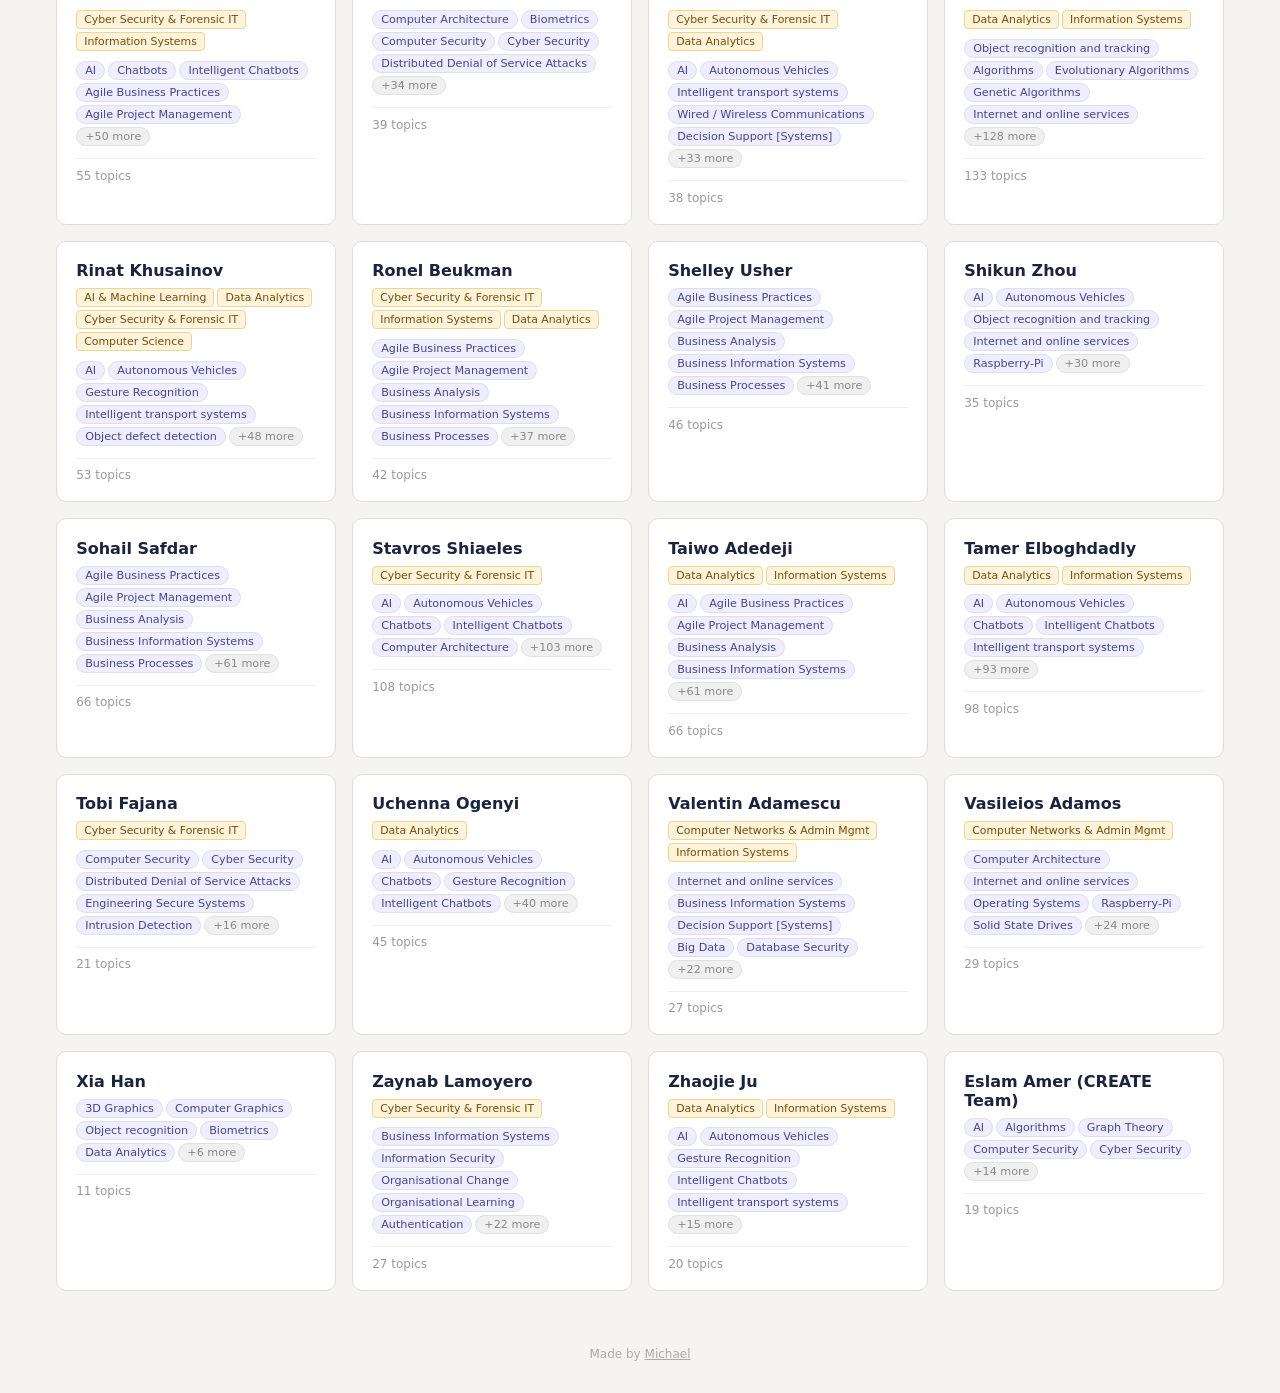
==== commit 9868de9e: "footer" ====
--- a/index.html
+++ b/index.html
@@ -190,6 +190,15 @@
 
   mark { background: #fff3b0; border-radius: 2px; }
   #no-results { text-align: center; padding: 4rem; color: #aaa; display: none; }
+
+  footer {
+    text-align: center;
+    padding: 2rem;
+    font-size: 0.75rem;
+    color: #aaa;
+  }
+  footer a { color: #aaa; text-decoration: underline; }
+  footer a:hover { color: #555; }
 </style>
 </head>
 <body>
@@ -212,6 +221,8 @@
   <div id="no-results">No supervisors match your search.</div>
   <div class="grid" id="grid"></div>
 </main>
+
+<footer>Made by <a href="https://michaelrbparker.com" target="_blank">Michael</a></footer>
 
 <div class="overlay" id="overlay">
   <div class="modal">
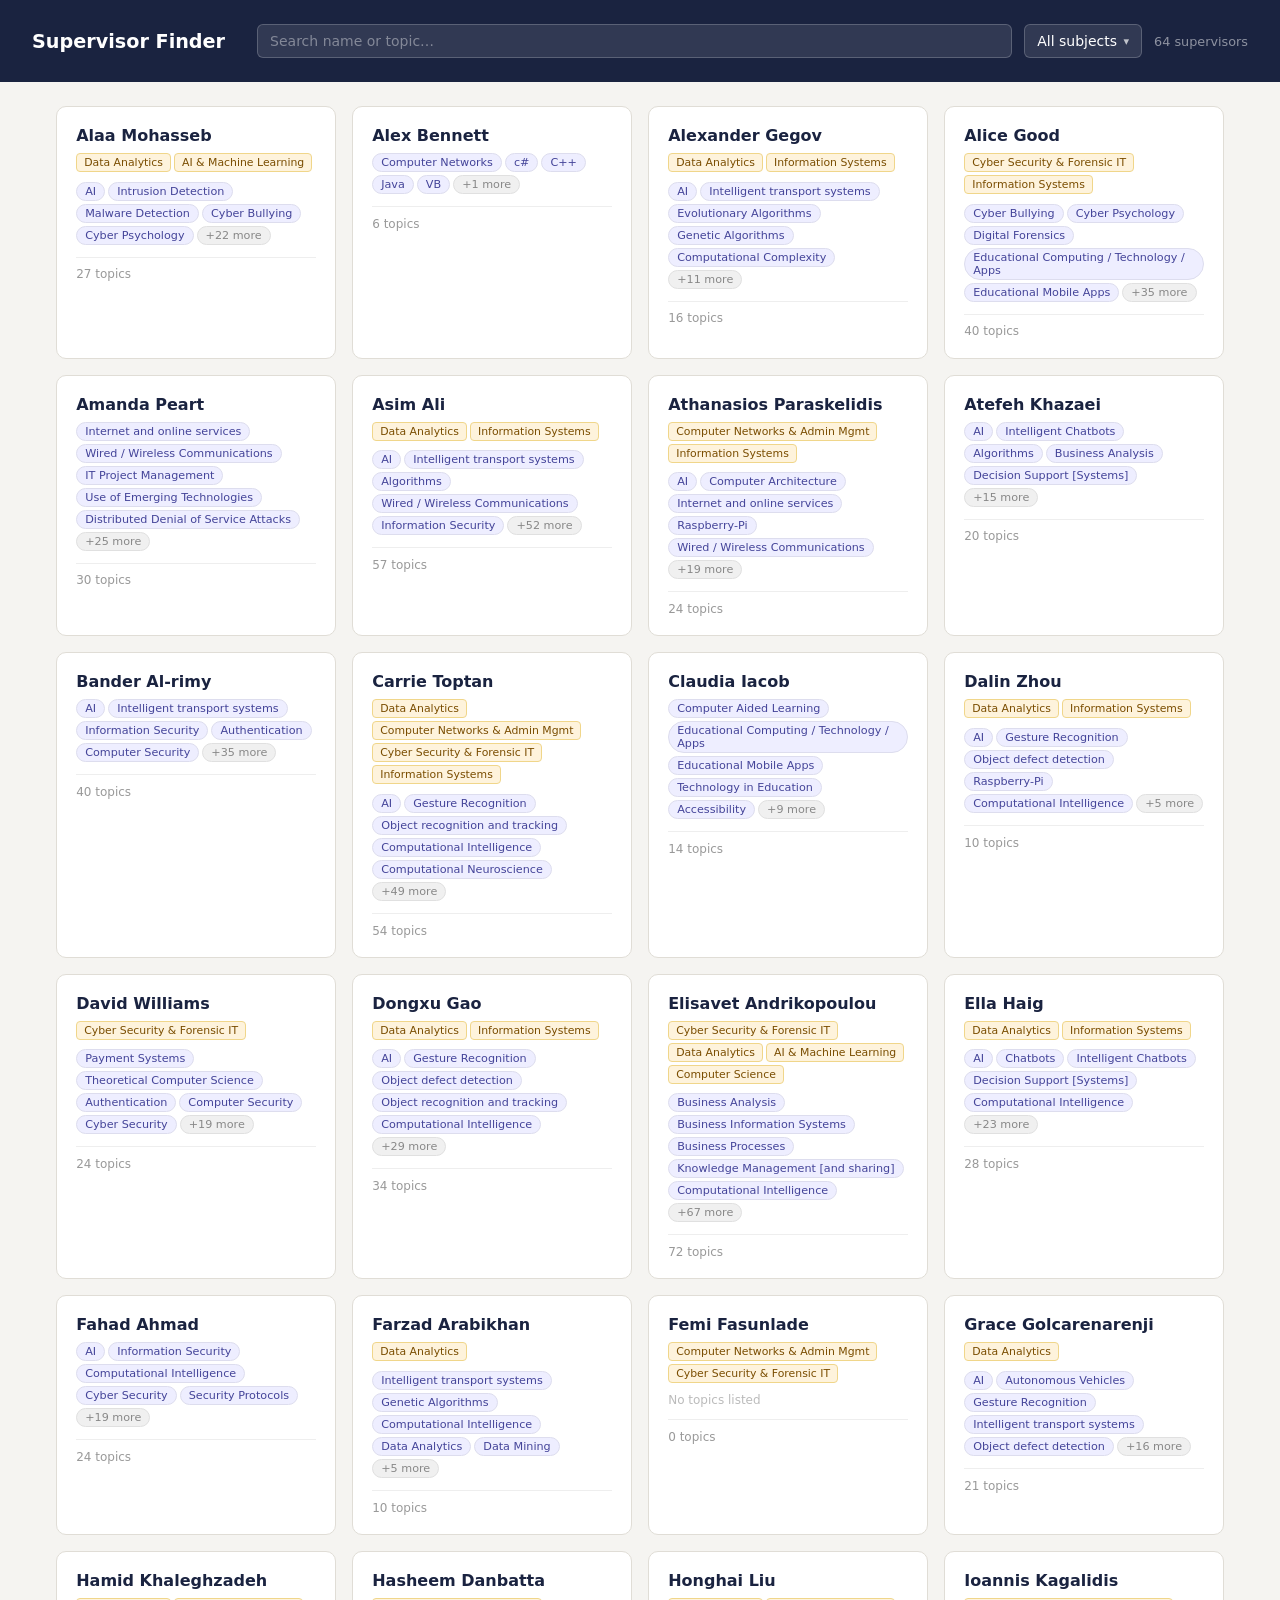
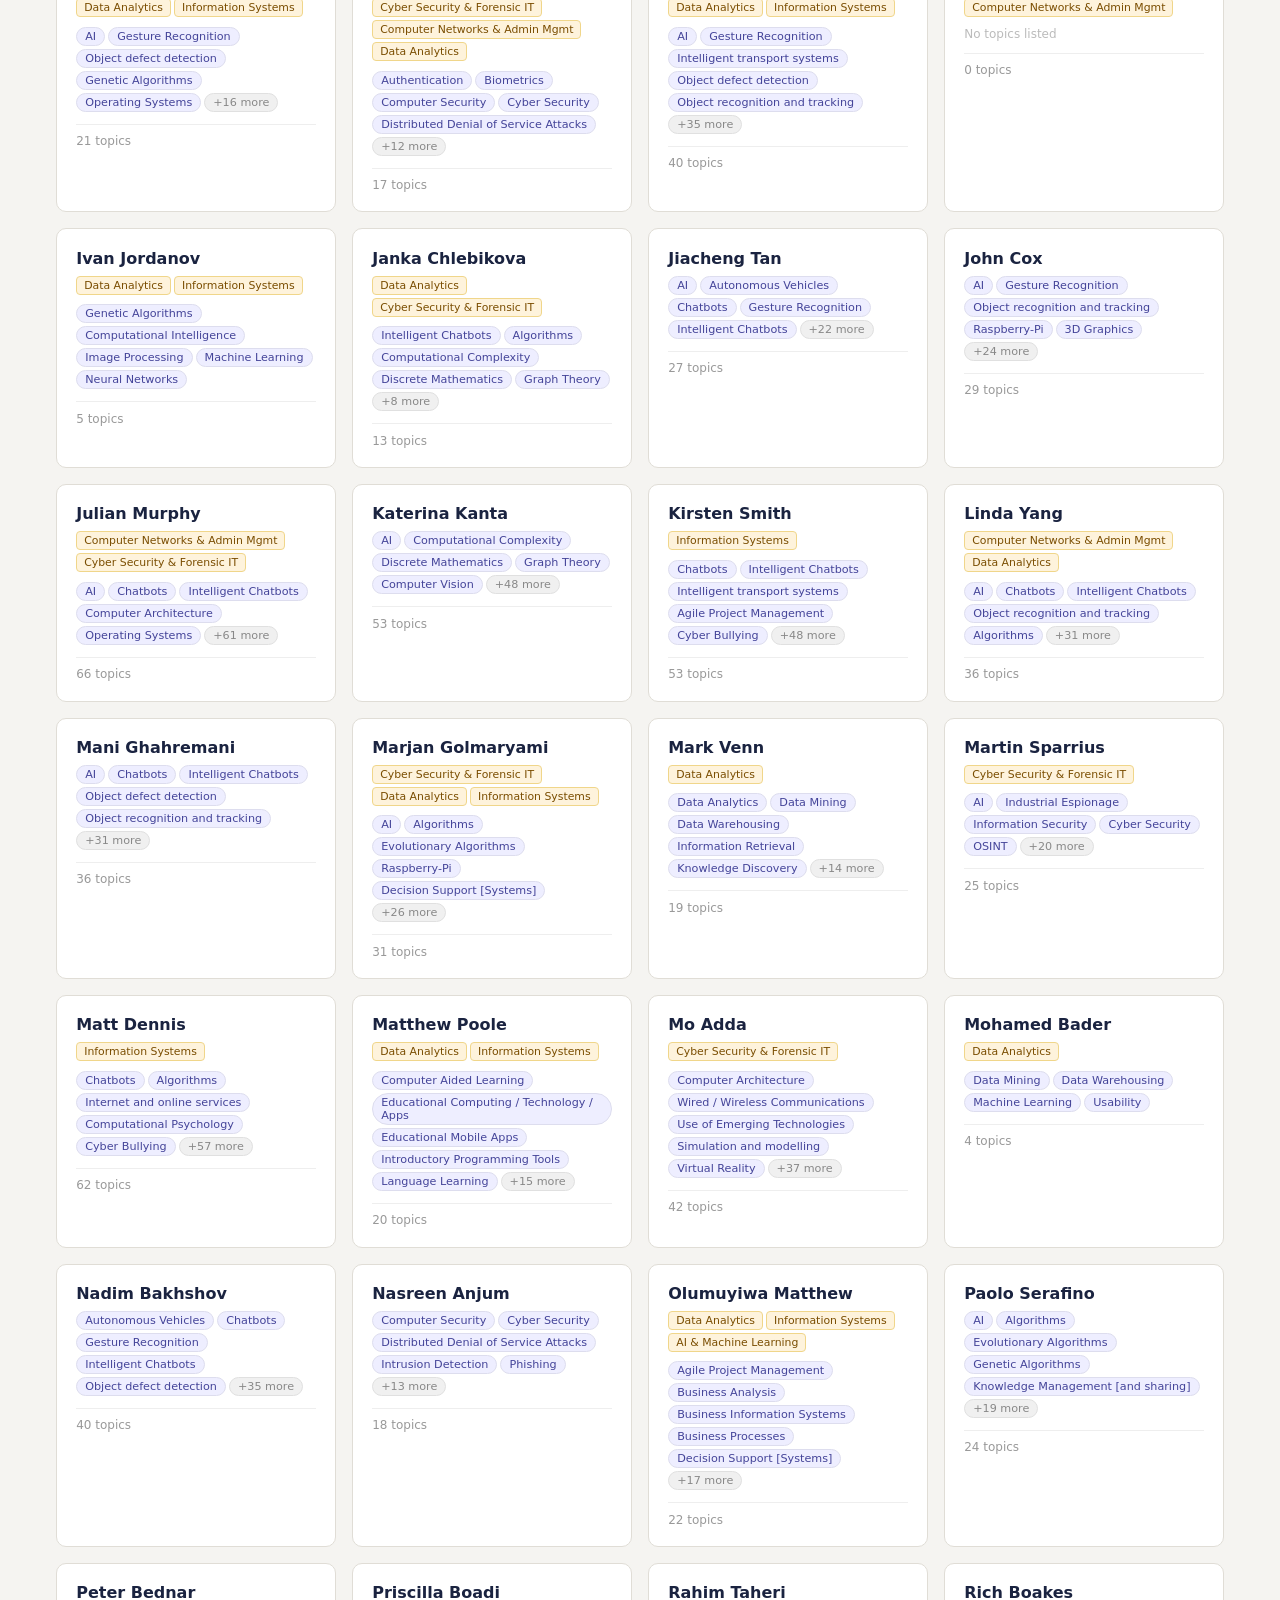
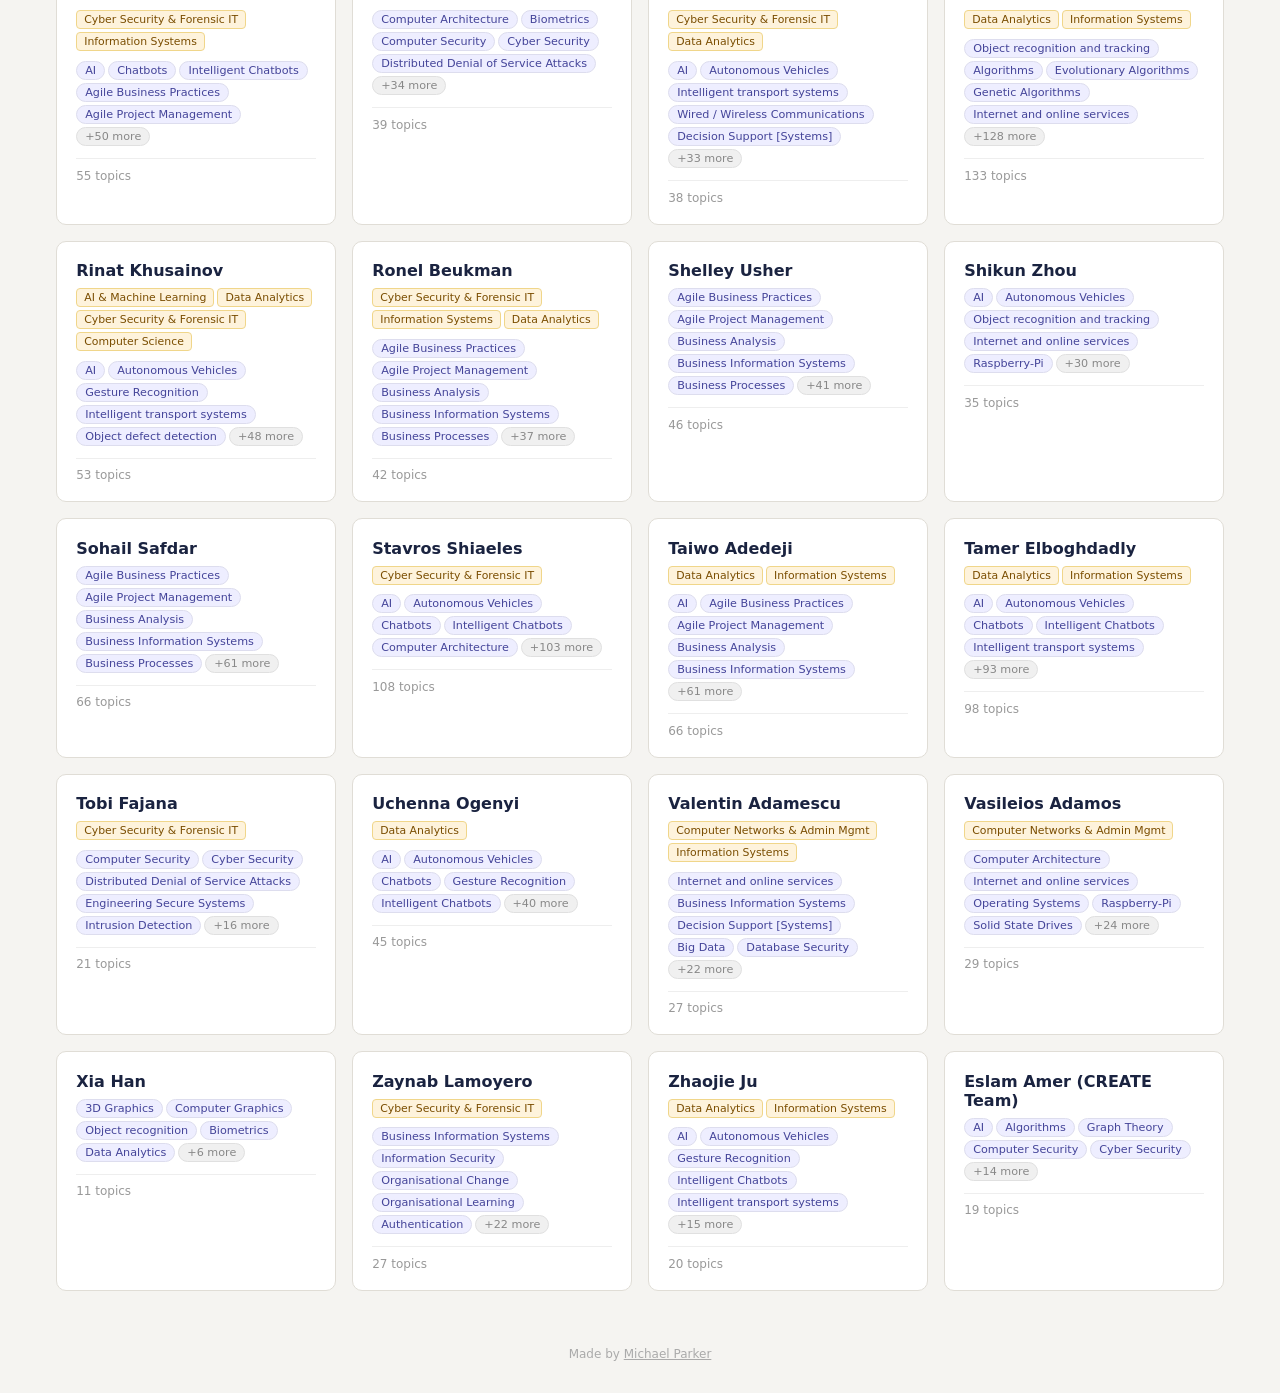
==== commit 320640c8: "michael parker" ====
--- a/index.html
+++ b/index.html
@@ -222,7 +222,7 @@
   <div class="grid" id="grid"></div>
 </main>
 
-<footer>Made by <a href="https://michaelrbparker.com" target="_blank">Michael</a></footer>
+<footer>Made by <a href="https://michaelrbparker.com" target="_blank">Michael Parker</a></footer>
 
 <div class="overlay" id="overlay">
   <div class="modal">
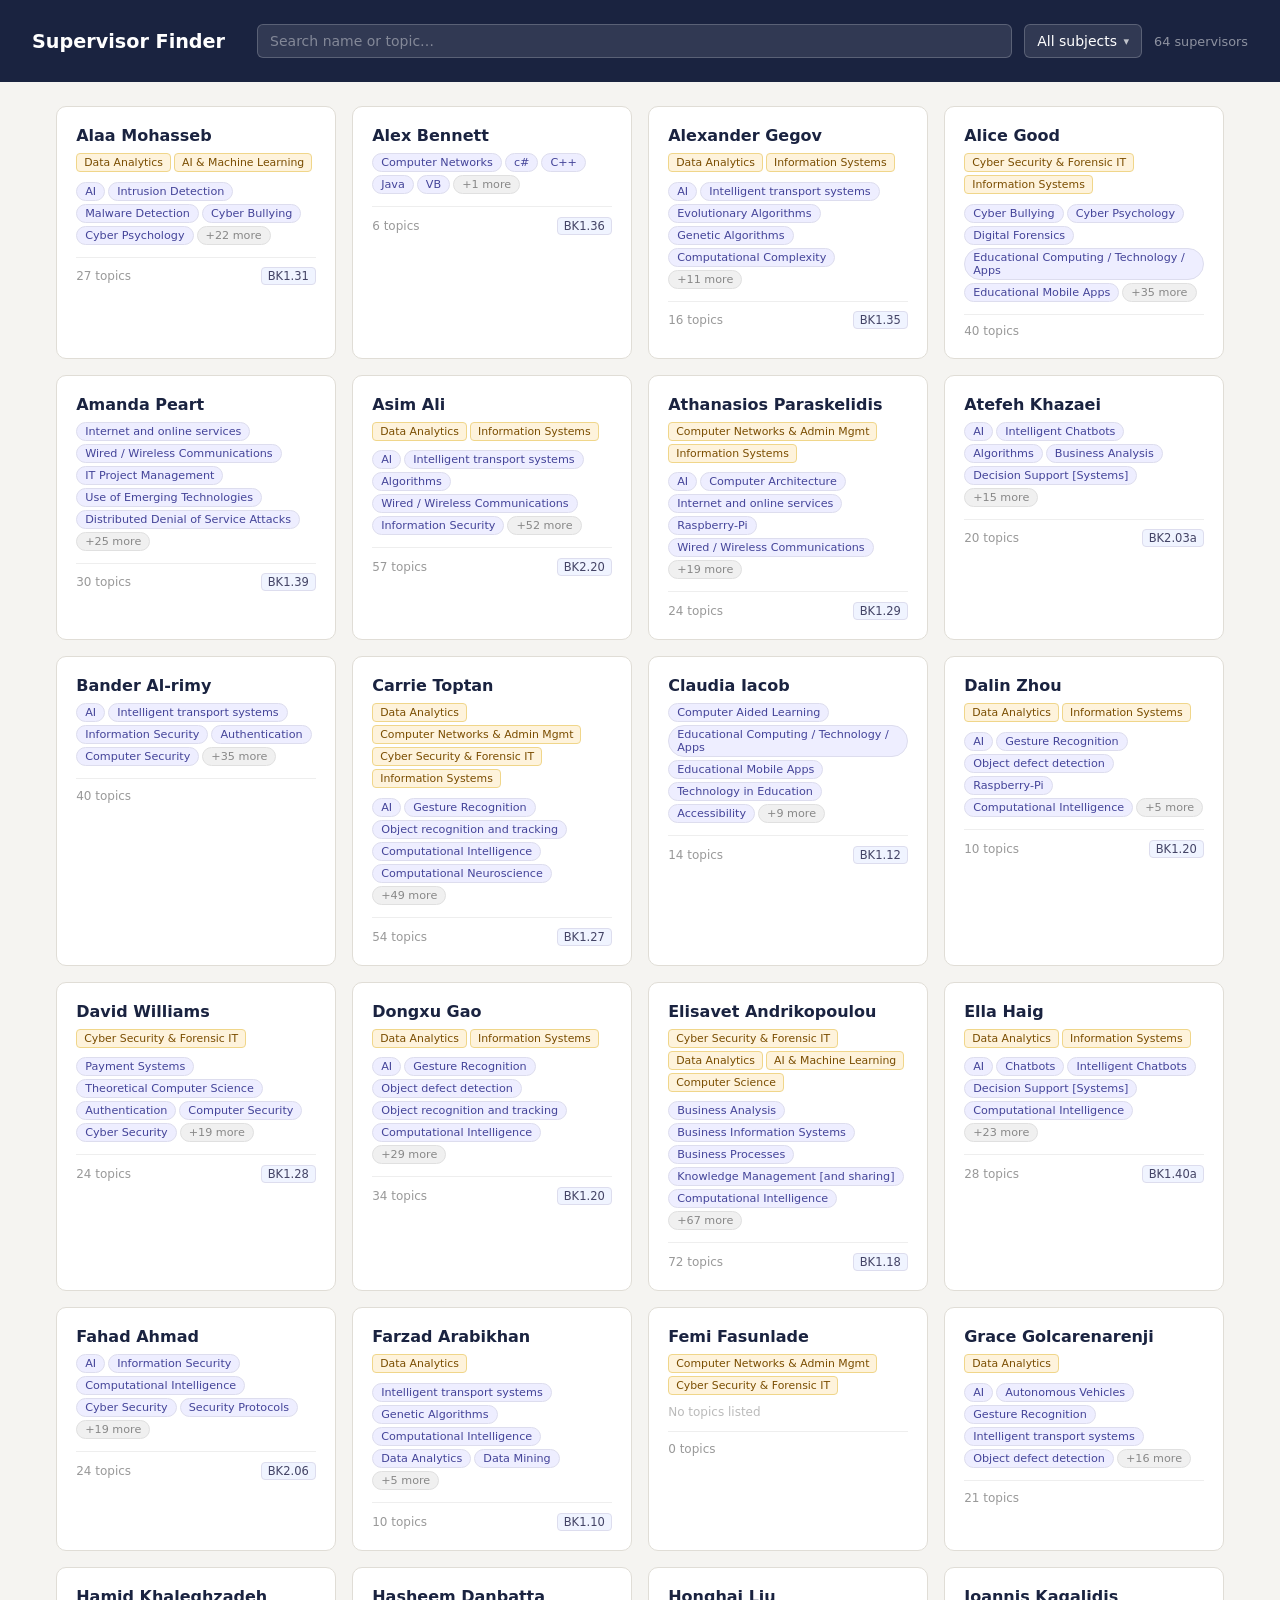
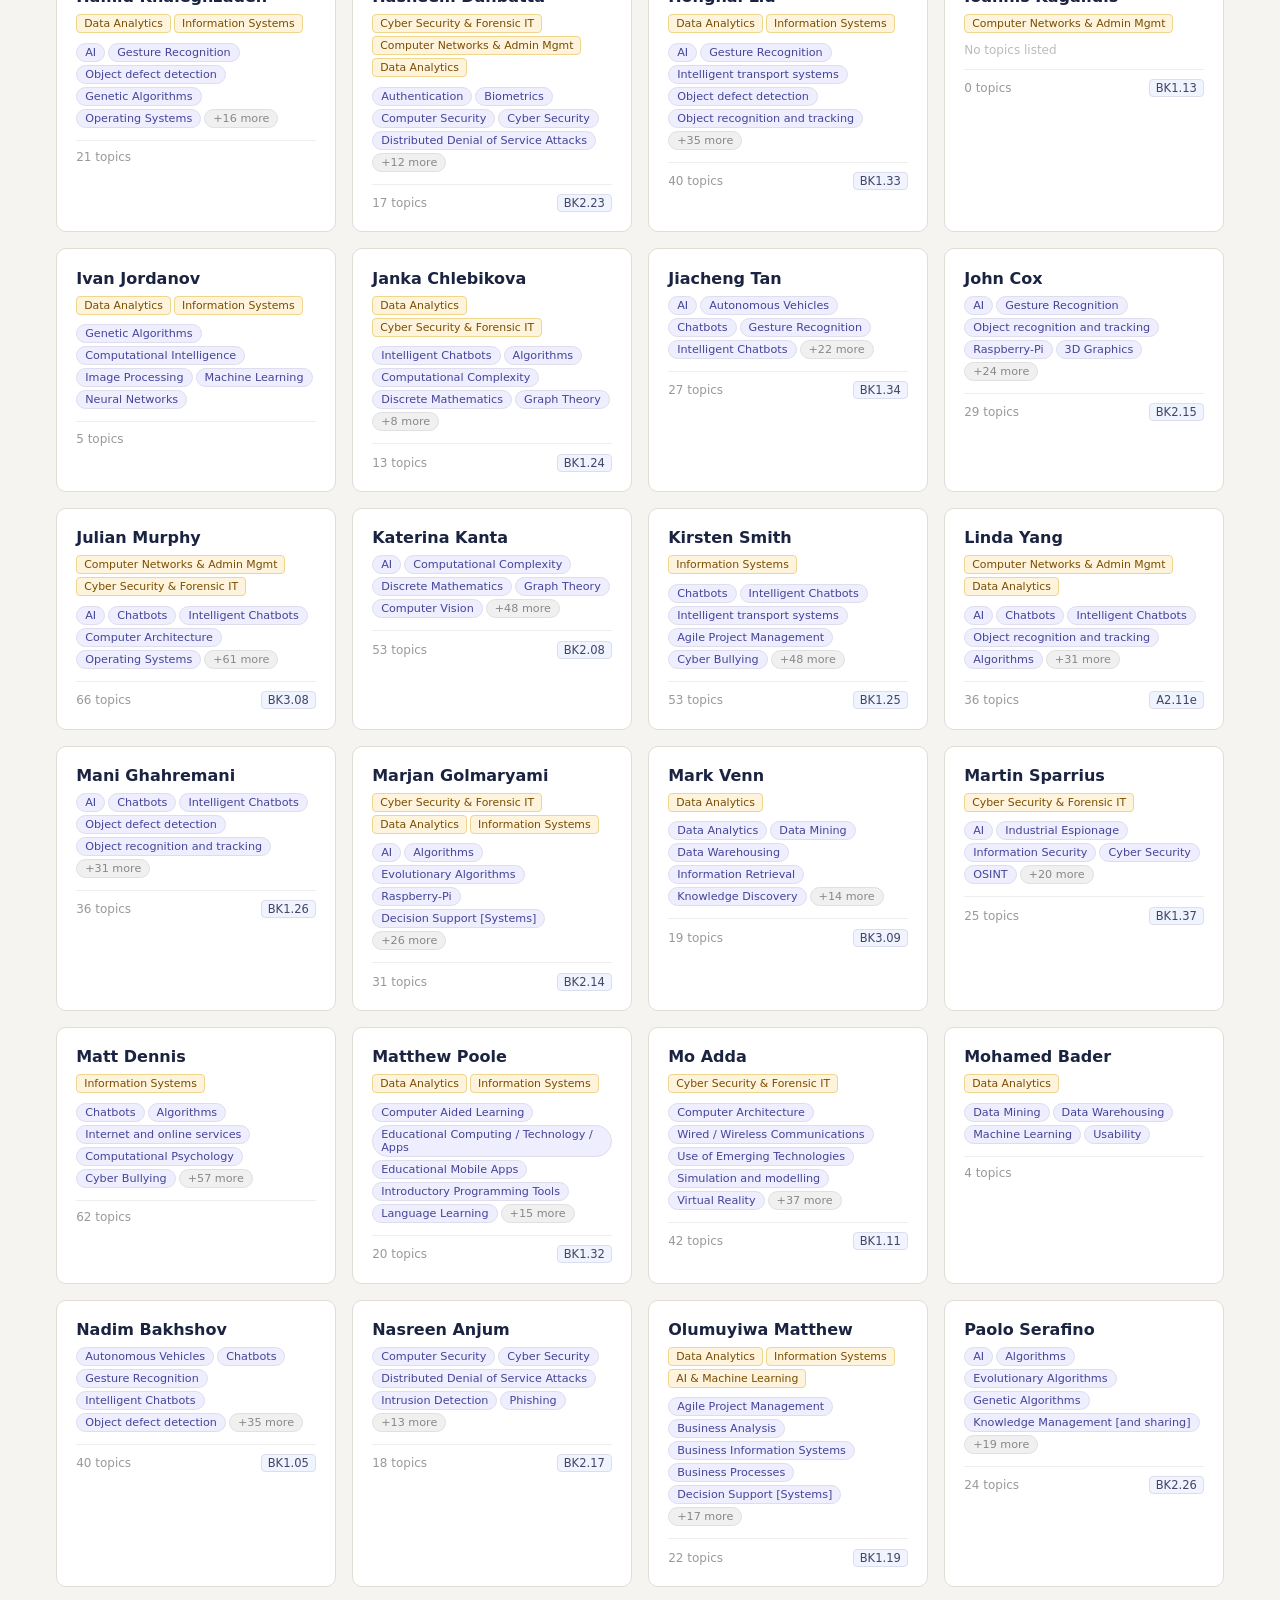
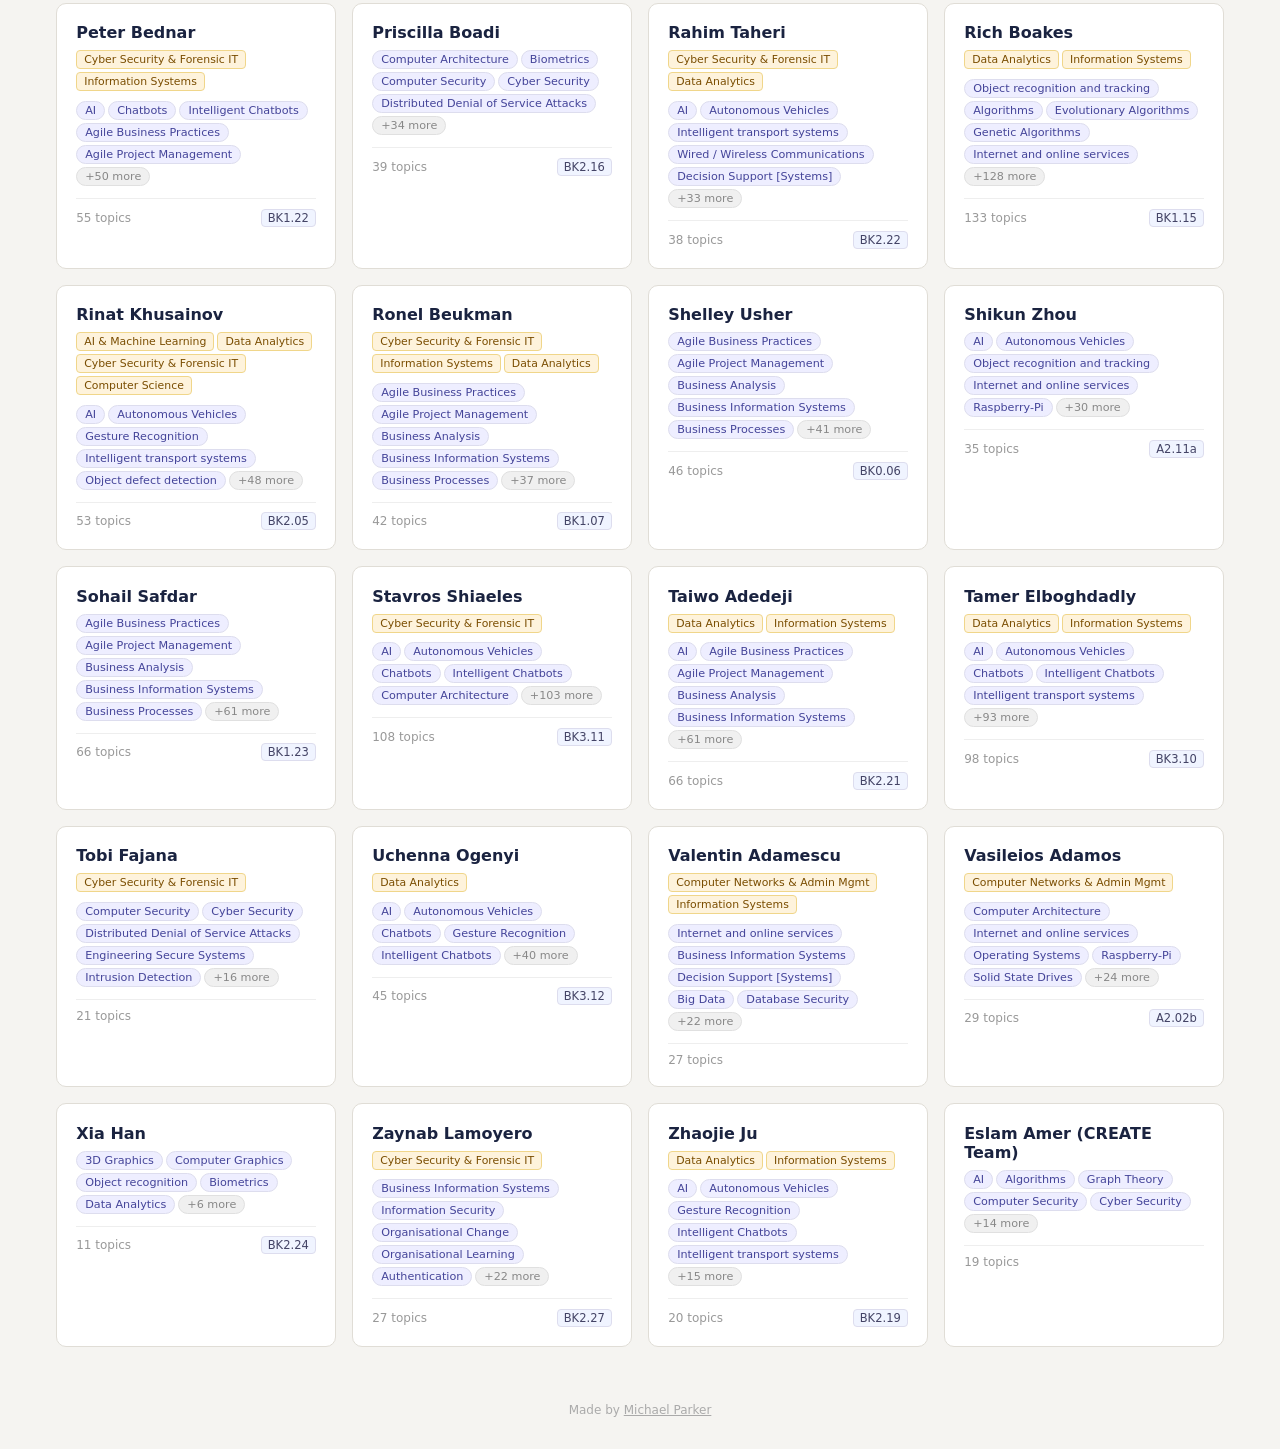
==== commit c3129cc7: "Adds email addresses and room numbers every staff widget nows fetches a extra csv file that contrain" ====
--- a/index.html
+++ b/index.html
@@ -133,6 +133,40 @@
     border-top: 1px solid #eee;
     font-size: 0.75rem;
     color: #999;
+    display: flex;
+    justify-content: space-between;
+    align-items: center;
+    gap: 0.5rem;
+  }
+  .card-room {
+    font-size: 0.72rem;
+    background: #f0f4ff;
+    color: #446;
+    border: 1px solid #dde;
+    border-radius: 4px;
+    padding: 1px 6px;
+    white-space: nowrap;
+  }
+  .modal-contact {
+    display: flex;
+    flex-wrap: wrap;
+    gap: 0.5rem;
+    align-items: center;
+  }
+  .modal-contact a {
+    font-size: 0.875rem;
+    color: #1a2340;
+    text-decoration: none;
+    border-bottom: 1px solid #aab;
+  }
+  .modal-contact a:hover { border-color: #1a2340; }
+  .modal-room-badge {
+    font-size: 0.8rem;
+    background: #f0f4ff;
+    color: #446;
+    border: 1px solid #dde;
+    border-radius: 5px;
+    padding: 2px 8px;
   }
 
   .overlay {
@@ -256,8 +290,23 @@
   return rows;
 }
 
+// ── Build staff lookup from staff.csv ──
+function buildStaffLookup(text) {
+  const rows = parseCSV(text);
+  const lookup = {};
+  for (let i = 1; i < rows.length; i++) {
+    const name = (rows[i][0] || '').trim();
+    if (!name) continue;
+    lookup[name.toLowerCase()] = {
+      email: (rows[i][1] || '').trim(),
+      room:  (rows[i][2] || '').trim()
+    };
+  }
+  return lookup;
+}
+
 // ── Build structured data from rows ──
-function buildData(rows) {
+function buildData(rows, staffLookup) {
   // Row 0: supervisor names start at col 2
   const nameRow = rows[0];
   const supervisors = [];
@@ -303,6 +352,15 @@
     supervisors.forEach(sup => {
       const val = (row[sup.col] || '').trim().toLowerCase();
       if (val === 'y' || val === 'd') sup.topics.push({ subject: currentSubject, topic });
+    });
+  }
+
+  // Enrich with email/room from staff.csv
+  if (staffLookup) {
+    supervisors.forEach(sup => {
+      const info = staffLookup[sup.name.toLowerCase()] || {};
+      sup.email = info.email || '';
+      sup.room  = info.room  || '';
     });
   }
 
@@ -360,7 +418,10 @@
         ${extra > 0 ? `<span class="chip more">+${extra} more</span>` : ''}
         ${!sup.topics.length ? '<span style="color:#bbb;font-size:.75rem">No topics listed</span>' : ''}
       </div>
-      <div class="card-footer">${sup.topics.length} topic${sup.topics.length !== 1 ? 's' : ''}</div>
+      <div class="card-footer">
+        <span>${sup.topics.length} topic${sup.topics.length !== 1 ? 's' : ''}</span>
+        ${sup.room ? `<span class="card-room">${esc(sup.room)}</span>` : ''}
+      </div>
     </div>`;
   }).join('');
 
@@ -377,7 +438,10 @@
   const grouped = {};
   sup.topics.forEach(t => (grouped[t.subject] = grouped[t.subject] || []).push(t.topic));
 
+  const contactHtml = (sup.email || sup.room) ? `<div class="modal-section"><h4>Contact</h4><div class="modal-contact">${sup.email ? `<a href="mailto:${esc(sup.email)}">${esc(sup.email)}</a>` : ''}${sup.room ? `<span class="modal-room-badge">${esc(sup.room)}</span>` : ''}</div></div>` : '';
+
   document.getElementById('mBody').innerHTML =
+    contactHtml +
     (sup.specs.length ? `<div class="modal-section"><h4>MSc courses</h4><div class="chips">${sup.specs.map(s=>`<span class="chip">${esc(s)}</span>`).join('')}</div></div>` : '') +
     (sup.additional ? `<div class="modal-section"><h4>Additional notes</h4><div class="note-box">${esc(sup.additional)}</div></div>` : '') +
     (sup.topics.length
@@ -400,9 +464,9 @@
 document.addEventListener('keydown', e => { if (e.key === 'Escape') closeModal(); });
 
 // ── Load CSV ──
-function loadCSV(text) {
+function loadCSV(text, staffLookup) {
   const rows = parseCSV(text);
-  DATA = buildData(rows);
+  DATA = buildData(rows, staffLookup);
 
   const panel = document.getElementById('subjectPanel');
   DATA.subjects.forEach(s => {
@@ -426,9 +490,12 @@
   render();
 }
 
-fetch('data.csv')
-  .then(r => r.arrayBuffer())
-  .then(buf => loadCSV(new TextDecoder('latin1').decode(buf)))
+Promise.all([fetch('data.csv'), fetch('staff.csv')])
+  .then(([r1, r2]) => Promise.all([r1.arrayBuffer(), r2.arrayBuffer()]))
+  .then(([buf1, buf2]) => {
+    const staffLookup = buildStaffLookup(new TextDecoder('latin1').decode(buf2));
+    loadCSV(new TextDecoder('latin1').decode(buf1), staffLookup);
+  })
   .catch(() => { document.getElementById('loading').textContent = 'Could not load CSV — make sure it is in the same folder as this HTML file.'; });
 
 document.getElementById('search').addEventListener('input', e => { searchQ = e.target.value.trim(); render(); });
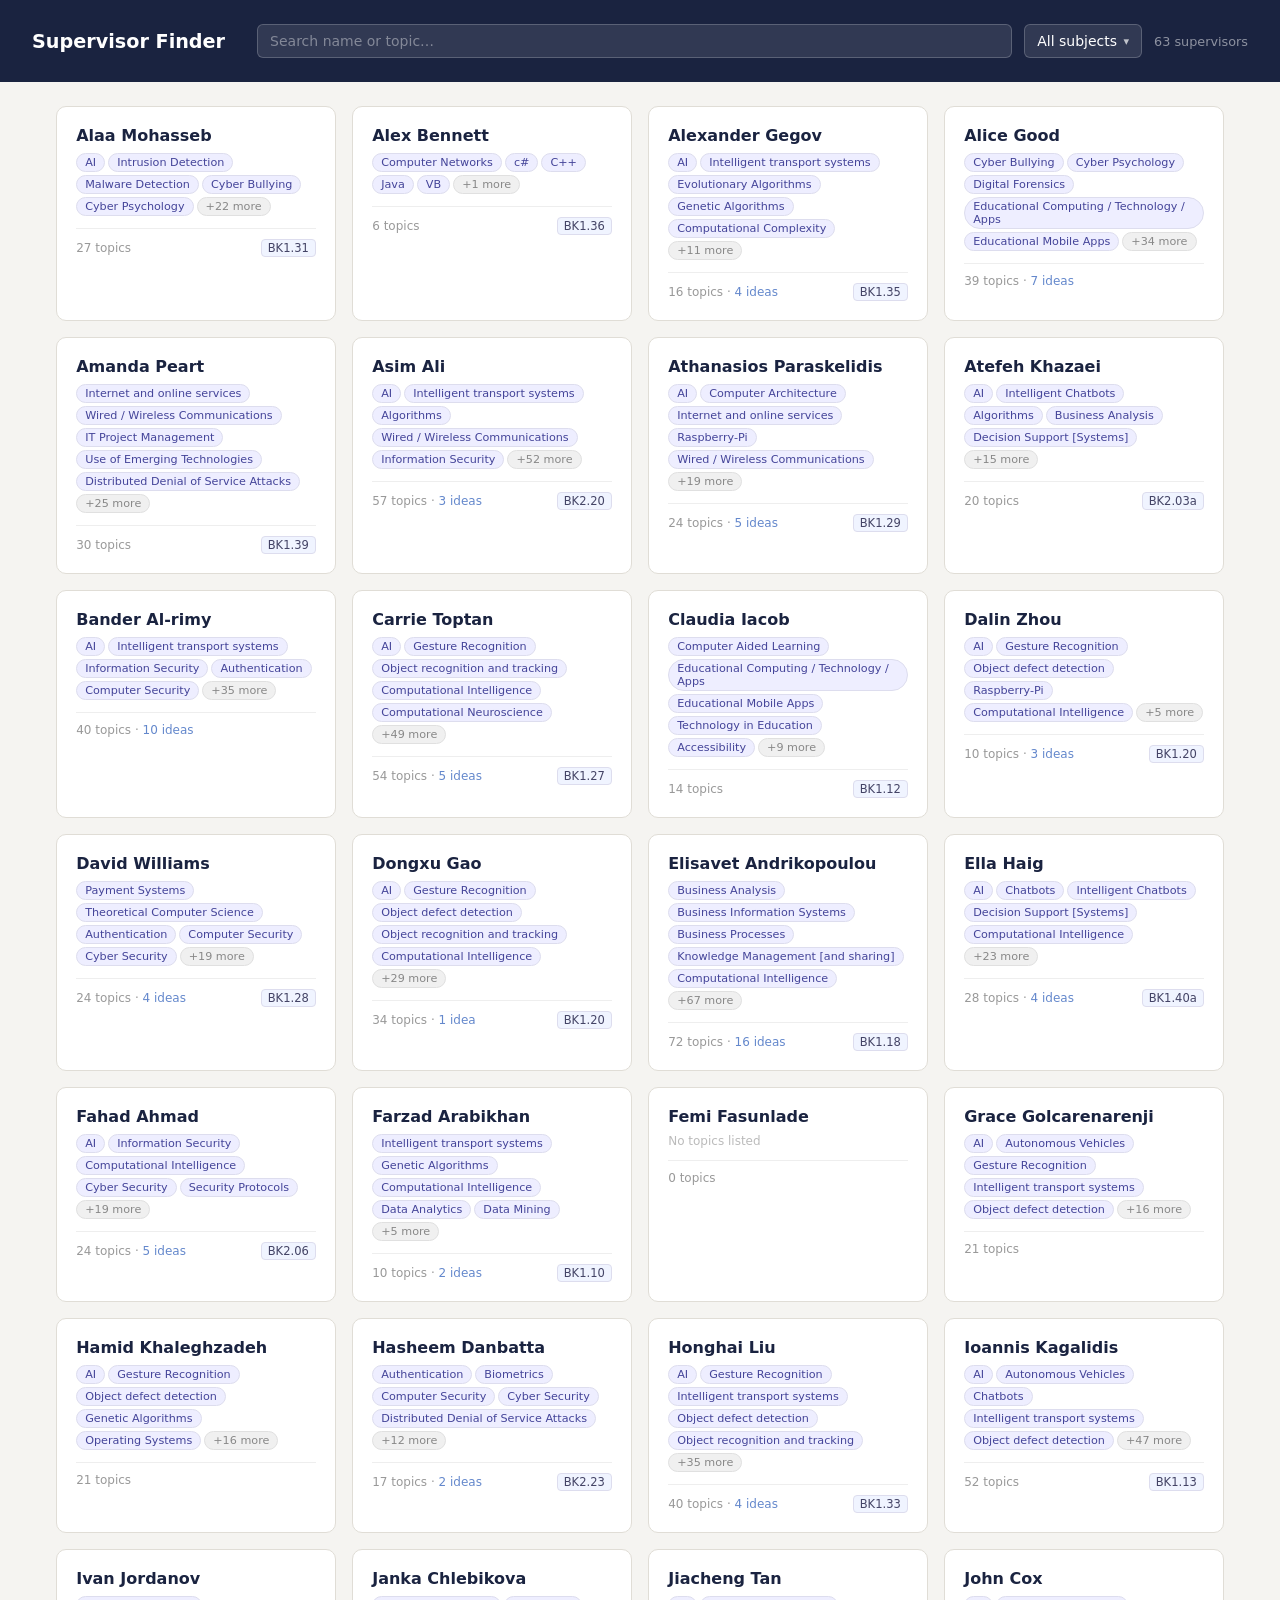
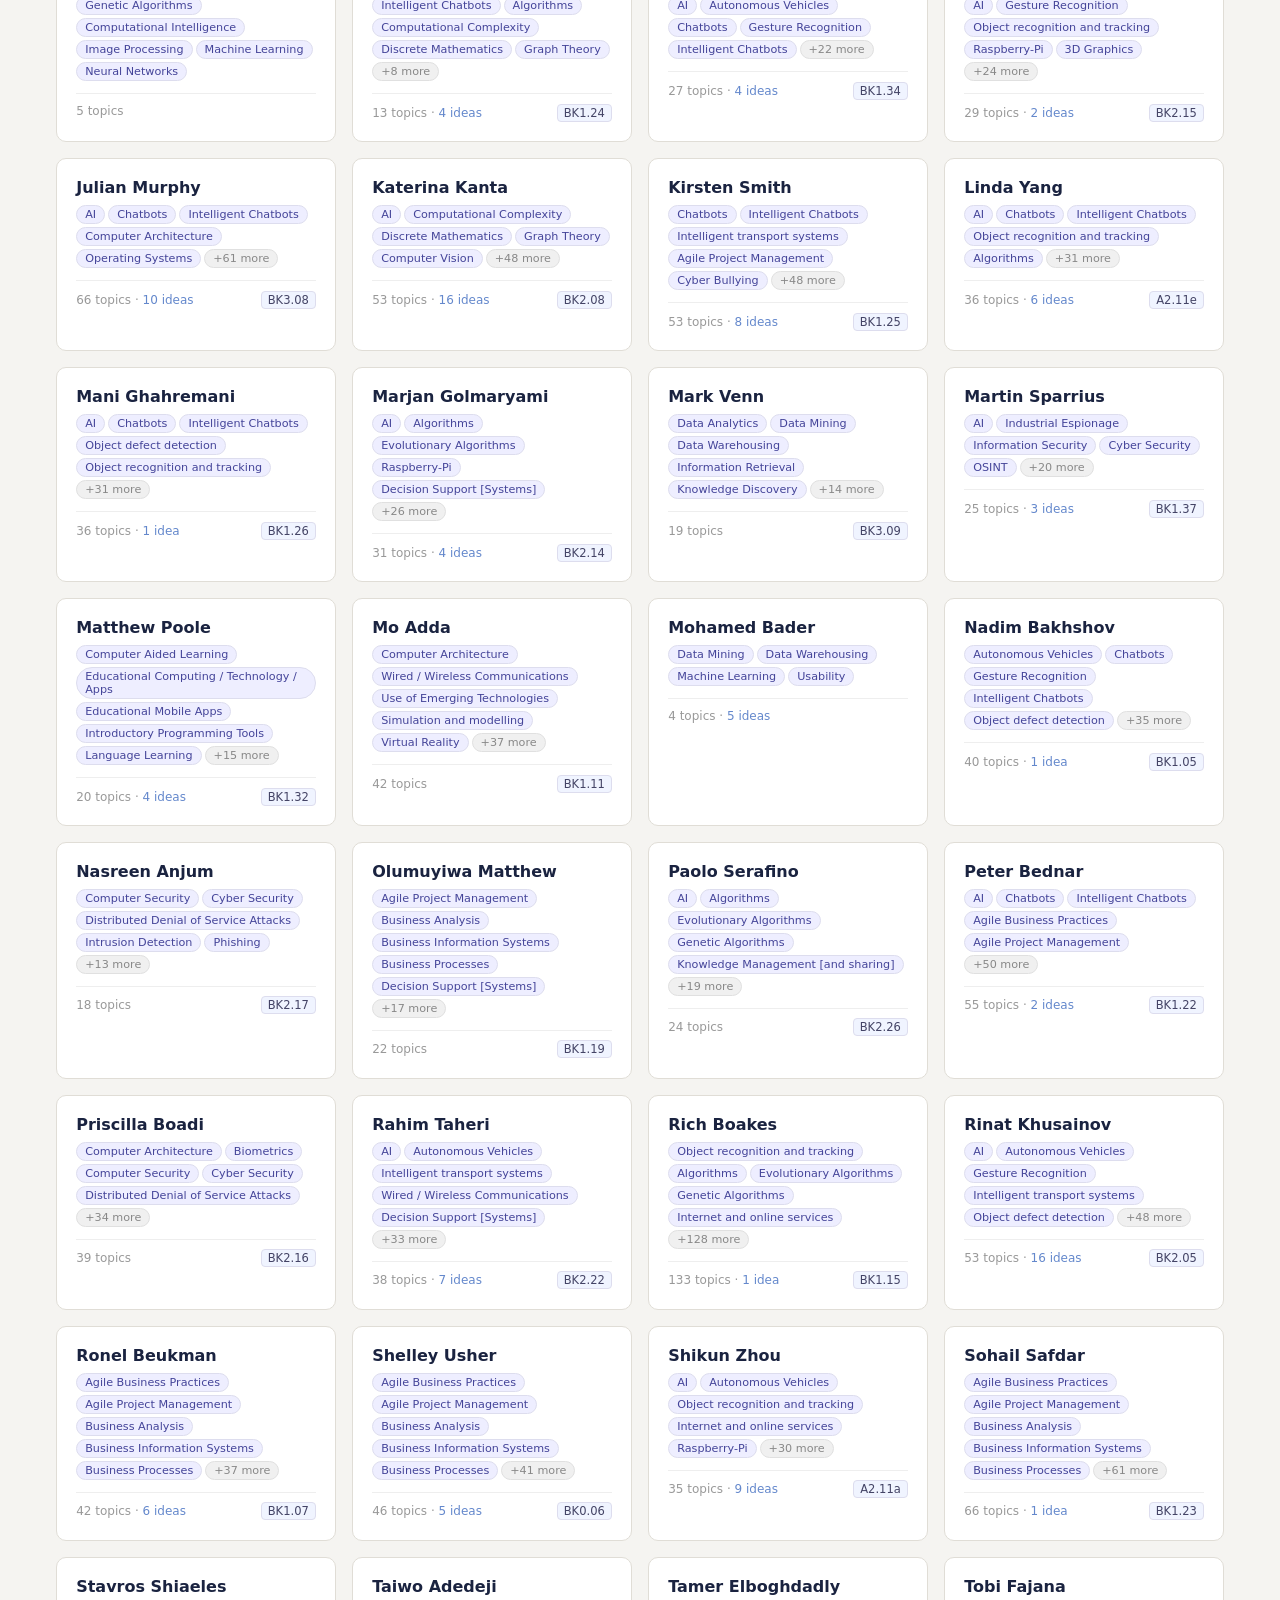
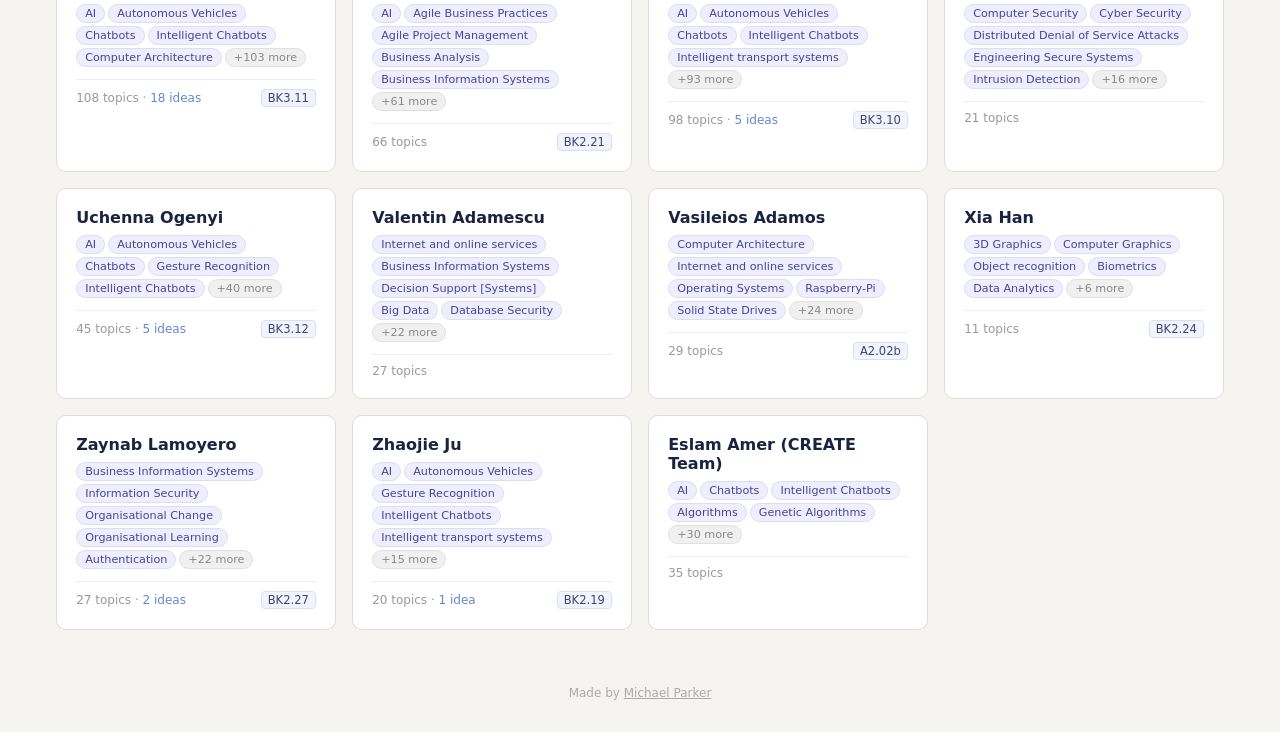
==== commit 19e4240b: "projects" ====
--- a/index.html
+++ b/index.html
@@ -4,236 +4,7 @@
 <meta charset="UTF-8">
 <meta name="viewport" content="width=device-width, initial-scale=1.0">
 <title>Supervisor Finder</title>
-<style>
-  * { box-sizing: border-box; margin: 0; padding: 0; }
-  body { font-family: system-ui, sans-serif; background: #f5f4f1; color: #1a1a2e; }
-
-  header {
-    background: #1a2340;
-    color: #fff;
-    padding: 1.5rem 2rem;
-    display: flex;
-    align-items: center;
-    gap: 2rem;
-    flex-wrap: wrap;
-  }
-  header h1 { font-size: 1.2rem; font-weight: 600; white-space: nowrap; }
-
-  #controls {
-    display: none;
-    gap: 0.75rem;
-    flex-wrap: wrap;
-    align-items: center;
-    flex: 1;
-  }
-  input[type=search], select {
-    padding: 0.5rem 0.75rem;
-    border: 1px solid rgba(255,255,255,0.2);
-    border-radius: 6px;
-    background: rgba(255,255,255,0.1);
-    color: #fff;
-    font: inherit;
-    font-size: 0.875rem;
-    outline: none;
-  }
-  input[type=search] { flex: 1; min-width: 180px; }
-  input[type=search]::placeholder { color: rgba(255,255,255,0.4); }
-  select option { background: #1a2340; }
-  .multi-select { position: relative; }
-  .multi-select-btn {
-    padding: 0.5rem 0.75rem;
-    border: 1px solid rgba(255,255,255,0.2);
-    border-radius: 6px;
-    background: rgba(255,255,255,0.1);
-    color: #fff;
-    font: inherit;
-    font-size: 0.875rem;
-    cursor: pointer;
-    white-space: nowrap;
-    display: flex;
-    align-items: center;
-    gap: 0.4rem;
-  }
-  .multi-select-btn::after { content: '▾'; font-size: 0.7rem; opacity: 0.7; }
-  .multi-select-btn.has-selection { background: rgba(100,140,255,0.25); border-color: rgba(100,140,255,0.5); }
-  .multi-select-panel {
-    display: none;
-    position: absolute;
-    top: calc(100% + 4px);
-    left: 0;
-    background: #1a2340;
-    border: 1px solid rgba(255,255,255,0.15);
-    border-radius: 8px;
-    padding: 0.5rem;
-    min-width: 220px;
-    max-height: 280px;
-    overflow-y: auto;
-    z-index: 100;
-    box-shadow: 0 8px 24px rgba(0,0,0,0.4);
-    scrollbar-width: thin;
-    scrollbar-color: rgba(255,255,255,0.2) transparent;
-  }
-  .multi-select-panel.open { display: block; }
-  .multi-select-panel label {
-    display: flex;
-    align-items: center;
-    gap: 0.5rem;
-    padding: 0.35rem 0.5rem;
-    border-radius: 5px;
-    font-size: 0.85rem;
-    color: rgba(255,255,255,0.85);
-    cursor: pointer;
-    white-space: nowrap;
-  }
-  .multi-select-panel label:hover { background: rgba(255,255,255,0.08); }
-  .multi-select-panel label input[type=checkbox] { accent-color: #6488ff; width: 14px; height: 14px; cursor: pointer; }
-  #count { font-size: 0.8rem; color: rgba(255,255,255,0.5); margin-left: auto; }
-
-  #loading {
-    text-align: center;
-    padding: 4rem;
-    color: #aaa;
-  }
-
-  main { max-width: 1200px; margin: 0 auto; padding: 1.5rem 1rem; }
-
-  .grid {
-    display: grid;
-    grid-template-columns: repeat(auto-fill, minmax(280px, 1fr));
-    gap: 1rem;
-  }
-
-  .card {
-    background: #fff;
-    border: 1px solid #e0ddd6;
-    border-radius: 10px;
-    padding: 1.2rem;
-    cursor: pointer;
-    transition: box-shadow 0.15s, transform 0.15s;
-  }
-  .card:hover { box-shadow: 0 6px 24px rgba(26,35,64,0.12); transform: translateY(-2px); }
-  .card h3 { font-size: 1rem; margin-bottom: 0.5rem; color: #1a2340; }
-
-  .specs { display: flex; flex-wrap: wrap; gap: 3px; margin-bottom: 0.6rem; }
-  .spec {
-    font-size: 0.68rem; padding: 2px 7px; border-radius: 4px;
-    background: #fef3dc; color: #7a4d00; border: 1px solid #f0d68a;
-  }
-
-  .topics { display: flex; flex-wrap: wrap; gap: 3px; }
-  .chip {
-    font-size: 0.7rem; padding: 2px 8px; border-radius: 20px;
-    background: #eef; color: #449; border: 1px solid #dde;
-  }
-  .chip.more { background: #f0f0f0; color: #888; border-color: #e0e0e0; }
-
-  .card-footer {
-    margin-top: 0.75rem;
-    padding-top: 0.6rem;
-    border-top: 1px solid #eee;
-    font-size: 0.75rem;
-    color: #999;
-    display: flex;
-    justify-content: space-between;
-    align-items: center;
-    gap: 0.5rem;
-  }
-  .card-room {
-    font-size: 0.72rem;
-    background: #f0f4ff;
-    color: #446;
-    border: 1px solid #dde;
-    border-radius: 4px;
-    padding: 1px 6px;
-    white-space: nowrap;
-  }
-  .modal-contact {
-    display: flex;
-    flex-wrap: wrap;
-    gap: 0.5rem;
-    align-items: center;
-  }
-  .modal-contact a {
-    font-size: 0.875rem;
-    color: #1a2340;
-    text-decoration: none;
-    border-bottom: 1px solid #aab;
-  }
-  .modal-contact a:hover { border-color: #1a2340; }
-  .modal-room-badge {
-    font-size: 0.8rem;
-    background: #f0f4ff;
-    color: #446;
-    border: 1px solid #dde;
-    border-radius: 5px;
-    padding: 2px 8px;
-  }
-
-  .overlay {
-    display: none;
-    position: fixed; inset: 0;
-    background: rgba(10,15,35,0.5);
-    z-index: 999;
-    align-items: center;
-    justify-content: center;
-    padding: 1rem;
-  }
-  .overlay.open { display: flex; }
-  .modal {
-    background: #fff;
-    border-radius: 14px;
-    width: 100%;
-    max-width: 640px;
-    max-height: 88vh;
-    overflow-y: auto;
-    box-shadow: 0 20px 60px rgba(0,0,0,0.25);
-  }
-  .modal-head {
-    background: #1a2340;
-    color: #fff;
-    padding: 1.5rem;
-    border-radius: 14px 14px 0 0;
-    position: sticky; top: 0;
-    display: flex;
-    align-items: flex-start;
-    justify-content: space-between;
-    gap: 1rem;
-  }
-  .modal-head h2 { font-size: 1.25rem; }
-  .modal-close {
-    background: rgba(255,255,255,0.1); border: none; color: #fff;
-    width: 30px; height: 30px; border-radius: 6px; font-size: 1rem;
-    cursor: pointer; display: flex; align-items: center; justify-content: center;
-    flex-shrink: 0;
-  }
-  .modal-close:hover { background: rgba(255,255,255,0.2); }
-  .modal-body { padding: 1.5rem; }
-  .modal-section { margin-bottom: 1.25rem; }
-  .modal-section h4 {
-    font-size: 0.7rem; text-transform: uppercase; letter-spacing: 0.08em;
-    color: #999; margin-bottom: 0.5rem;
-  }
-  .note-box {
-    font-size: 0.875rem; line-height: 1.6; color: #444;
-    background: #fef9ee; border-left: 3px solid #e8a020;
-    padding: 0.75rem 1rem; border-radius: 0 8px 8px 0;
-  }
-  .group { margin-bottom: 0.75rem; }
-  .group-label { font-size: 0.72rem; color: #888; font-weight: 600; margin-bottom: 0.3rem; }
-  .chips { display: flex; flex-wrap: wrap; gap: 4px; }
-
-  mark { background: #fff3b0; border-radius: 2px; }
-  #no-results { text-align: center; padding: 4rem; color: #aaa; display: none; }
-
-  footer {
-    text-align: center;
-    padding: 2rem;
-    font-size: 0.75rem;
-    color: #aaa;
-  }
-  footer a { color: #aaa; text-decoration: underline; }
-  footer a:hover { color: #555; }
-</style>
+<link rel="stylesheet" href="styles.css">
 </head>
 <body>
 
@@ -269,7 +40,7 @@
 </div>
 
 <script>
-// ── CSV parser (handles quoted fields with embedded newlines/commas) ──
+// CSV parser
 function parseCSV(text) {
   const rows = [];
   let row = [], field = '', inQ = false;
@@ -290,7 +61,31 @@
   return rows;
 }
 
-// ── Build staff lookup from staff.csv ──
+// Build project ideas lookup from projectIdeas.csv
+function buildProjectIdeasLookup(text) {
+  const rows = parseCSV(text);
+  const lookup = {};
+  let lastKey = '';
+  for (let i = 1; i < rows.length; i++) {
+    const row = rows[i];
+    const rawName = (row[0] || '').trim();
+    const key = rawName ? rawName.toLowerCase().replace(/\s+/g, ' ') : lastKey;
+    if (!key) continue;
+    if (rawName) lastKey = key;
+    const project = {
+      type:        (row[1] || '').trim(),
+      subjectArea: (row[2] || '').trim(),
+      title:       (row[3] || '').trim(),
+      description: (row[4] || '').trim()
+    };
+    if (!project.type && !project.subjectArea && !project.title && !project.description) continue;
+    if (!lookup[key]) lookup[key] = [];
+    lookup[key].push(project);
+  }
+  return lookup;
+}
+
+// Build staff lookup from staff.csv
 function buildStaffLookup(text) {
   const rows = parseCSV(text);
   const lookup = {};
@@ -305,8 +100,8 @@
   return lookup;
 }
 
-// ── Build structured data from rows ──
-function buildData(rows, staffLookup) {
+
+function buildData(rows, staffLookup, projectIdeasLookup) {
   // Row 0: supervisor names start at col 2
   const nameRow = rows[0];
   const supervisors = [];
@@ -316,10 +111,9 @@
     supervisors.push({ name, col, specs: [], additional: '', topics: [] });
   }
 
-  // Row 2: MSc specialisation codes
   const ABBR = { CNAM:'Computer Networks & Admin Mgmt', CSFIT:'Cyber Security & Forensic IT',
                  DA:'Data Analytics', IS:'Information Systems', CS:'Computer Science', AIML:'AI & Machine Learning' };
-  const specRow = rows[2] || [];
+  const specRow = [];
   supervisors.forEach(sup => {
     const raw = (specRow[sup.col] || '').replace(/\s+/g, ' ').trim();
     sup.specs = raw.split(/[\s,]+/).filter(Boolean).map(s => ABBR[s] || s);
@@ -335,15 +129,15 @@
     }
   }
 
-  // Find end of topic data (row where col 0 = "Count")
+  
   let endRow = rows.length;
   for (let i = 0; i < rows.length; i++) {
     if ((rows[i][0] || '').trim().toLowerCase() === 'count') { endRow = i; break; }
   }
 
-  // Rows 5..endRow: topic data
+  
   let currentSubject = '';
-  for (let i = 5; i < endRow; i++) {
+  for (let i = 3; i < endRow; i++) {
     const row = rows[i];
     const subj = (row[0] || '').trim();
     const topic = (row[1] || '').trim();
@@ -355,7 +149,7 @@
     });
   }
 
-  // Enrich with email/room from staff.csv
+
   if (staffLookup) {
     supervisors.forEach(sup => {
       const info = staffLookup[sup.name.toLowerCase()] || {};
@@ -364,12 +158,17 @@
     });
   }
 
+  supervisors.forEach(sup => {
+    const key = sup.name.toLowerCase().replace(/\s+/g, ' ');
+    sup.projects = (projectIdeasLookup && projectIdeasLookup[key]) || [];
+  });
+
   const subjects = [...new Set(supervisors.flatMap(s => s.topics.map(t => t.subject)))].sort();
   const allSpecs = [...new Set(supervisors.flatMap(s => s.specs))].sort();
   return { supervisors, subjects, allSpecs };
 }
 
-// ── App state ──
+
 let DATA = null, searchQ = '', subjectF = [];
 
 const esc = s => String(s).replace(/&/g,'&amp;').replace(/</g,'&lt;').replace(/>/g,'&gt;');
@@ -387,7 +186,12 @@
     list = list.filter(s =>
       s.name.toLowerCase().includes(q) ||
       s.topics.some(t => t.topic.toLowerCase().includes(q) || t.subject.toLowerCase().includes(q)) ||
-      s.additional.toLowerCase().includes(q)
+      s.additional.toLowerCase().includes(q) ||
+      s.projects.some(p =>
+        p.title.toLowerCase().includes(q) ||
+        p.description.toLowerCase().includes(q) ||
+        p.subjectArea.toLowerCase().includes(q)
+      )
     );
   }
   return list;
@@ -419,7 +223,7 @@
         ${!sup.topics.length ? '<span style="color:#bbb;font-size:.75rem">No topics listed</span>' : ''}
       </div>
       <div class="card-footer">
-        <span>${sup.topics.length} topic${sup.topics.length !== 1 ? 's' : ''}</span>
+        <span>${sup.topics.length} topic${sup.topics.length !== 1 ? 's' : ''}${sup.projects.length ? ` &middot; <span class="card-ideas">${sup.projects.length} idea${sup.projects.length !== 1 ? 's' : ''}</span>` : ''}</span>
         ${sup.room ? `<span class="card-room">${esc(sup.room)}</span>` : ''}
       </div>
     </div>`;
@@ -439,6 +243,21 @@
   sup.topics.forEach(t => (grouped[t.subject] = grouped[t.subject] || []).push(t.topic));
 
   const contactHtml = (sup.email || sup.room) ? `<div class="modal-section"><h4>Contact</h4><div class="modal-contact">${sup.email ? `<a href="mailto:${esc(sup.email)}">${esc(sup.email)}</a>` : ''}${sup.room ? `<span class="modal-room-badge">${esc(sup.room)}</span>` : ''}</div></div>` : '';
+
+  const projectsHtml = sup.projects.length
+    ? `<div class="modal-section"><h4>${sup.projects.length} project idea${sup.projects.length !== 1 ? 's' : ''}</h4>` +
+      sup.projects.map(p => {
+        const metaChips = [
+          p.type        ? `<span class="chip project-type">${esc(p.type)}</span>`        : '',
+          p.subjectArea ? `<span class="chip project-subject">${esc(p.subjectArea)}</span>` : ''
+        ].join('');
+        return `<div class="project-idea">
+          ${p.title ? `<div class="project-title">${hlText(p.title, searchQ)}</div>` : ''}
+          ${metaChips ? `<div class="project-meta">${metaChips}</div>` : ''}
+          ${p.description ? `<div class="project-desc">${esc(p.description)}</div>` : ''}
+        </div>`;
+      }).join('') + `</div>`
+    : '';
 
   document.getElementById('mBody').innerHTML =
     contactHtml +
@@ -449,7 +268,8 @@
         Object.entries(grouped).sort(([a],[b])=>a.localeCompare(b)).map(([subj,ts])=>
           `<div class="group"><div class="group-label">${esc(subj)}</div><div class="chips">${ts.map(t=>`<span class="chip">${hlText(t, searchQ)}</span>`).join('')}</div></div>`
         ).join('') + `</div>`
-      : `<div class="modal-section"><p style="color:#aaa;font-size:.875rem">No topics listed.</p></div>`);
+      : `<div class="modal-section"><p style="color:#aaa;font-size:.875rem">No topics listed.</p></div>`) +
+    projectsHtml;
 
   document.getElementById('overlay').classList.add('open');
   document.body.style.overflow = 'hidden';
@@ -463,10 +283,10 @@
 document.getElementById('overlay').addEventListener('click', e => { if (e.target.id === 'overlay') closeModal(); });
 document.addEventListener('keydown', e => { if (e.key === 'Escape') closeModal(); });
 
-// ── Load CSV ──
-function loadCSV(text, staffLookup) {
+//  Load CSV 
+function loadCSV(text, staffLookup, projectIdeasLookup) {
   const rows = parseCSV(text);
-  DATA = buildData(rows, staffLookup);
+  DATA = buildData(rows, staffLookup, projectIdeasLookup);
 
   const panel = document.getElementById('subjectPanel');
   DATA.subjects.forEach(s => {
@@ -490,13 +310,16 @@
   render();
 }
 
-Promise.all([fetch('data.csv'), fetch('staff.csv')])
-  .then(([r1, r2]) => Promise.all([r1.arrayBuffer(), r2.arrayBuffer()]))
-  .then(([buf1, buf2]) => {
-    const staffLookup = buildStaffLookup(new TextDecoder('latin1').decode(buf2));
-    loadCSV(new TextDecoder('latin1').decode(buf1), staffLookup);
-  })
-  .catch(() => { document.getElementById('loading').textContent = 'Could not load CSV — make sure it is in the same folder as this HTML file.'; });
+Promise.all([
+  fetch('data.csv').then(r => r.arrayBuffer()),
+  fetch('staff.csv').then(r => r.arrayBuffer()),
+  fetch('projectIdeas.csv').then(r => r.arrayBuffer()).catch(() => null)
+]).then(([buf1, buf2, buf3]) => {
+  const dec = new TextDecoder('latin1');
+  const staffLookup = buildStaffLookup(dec.decode(buf2));
+  const projectIdeasLookup = buf3 ? buildProjectIdeasLookup(dec.decode(buf3)) : {};
+  loadCSV(dec.decode(buf1), staffLookup, projectIdeasLookup);
+}).catch(() => { document.getElementById('loading').textContent = 'Could not load CSV — make sure it is in the same folder as this HTML file.'; });
 
 document.getElementById('search').addEventListener('input', e => { searchQ = e.target.value.trim(); render(); });
 
--- a/styles.css
+++ b/styles.css
@@ -0,0 +1,247 @@
+* { box-sizing: border-box; margin: 0; padding: 0; }
+body { font-family: system-ui, sans-serif; background: #f5f4f1; color: #1a1a2e; }
+
+header {
+  background: #1a2340;
+  color: #fff;
+  padding: 1.5rem 2rem;
+  display: flex;
+  align-items: center;
+  gap: 2rem;
+  flex-wrap: wrap;
+}
+header h1 { font-size: 1.2rem; font-weight: 600; white-space: nowrap; }
+
+#controls {
+  display: none;
+  gap: 0.75rem;
+  flex-wrap: wrap;
+  align-items: center;
+  flex: 1;
+}
+input[type=search], select {
+  padding: 0.5rem 0.75rem;
+  border: 1px solid rgba(255,255,255,0.2);
+  border-radius: 6px;
+  background: rgba(255,255,255,0.1);
+  color: #fff;
+  font: inherit;
+  font-size: 0.875rem;
+  outline: none;
+}
+input[type=search] { flex: 1; min-width: 180px; }
+input[type=search]::placeholder { color: rgba(255,255,255,0.4); }
+select option { background: #1a2340; }
+.multi-select { position: relative; }
+.multi-select-btn {
+  padding: 0.5rem 0.75rem;
+  border: 1px solid rgba(255,255,255,0.2);
+  border-radius: 6px;
+  background: rgba(255,255,255,0.1);
+  color: #fff;
+  font: inherit;
+  font-size: 0.875rem;
+  cursor: pointer;
+  white-space: nowrap;
+  display: flex;
+  align-items: center;
+  gap: 0.4rem;
+}
+.multi-select-btn::after { content: '▾'; font-size: 0.7rem; opacity: 0.7; }
+.multi-select-btn.has-selection { background: rgba(100,140,255,0.25); border-color: rgba(100,140,255,0.5); }
+.multi-select-panel {
+  display: none;
+  position: absolute;
+  top: calc(100% + 4px);
+  left: 0;
+  background: #1a2340;
+  border: 1px solid rgba(255,255,255,0.15);
+  border-radius: 8px;
+  padding: 0.5rem;
+  min-width: 220px;
+  max-height: 280px;
+  overflow-y: auto;
+  z-index: 100;
+  box-shadow: 0 8px 24px rgba(0,0,0,0.4);
+  scrollbar-width: thin;
+  scrollbar-color: rgba(255,255,255,0.2) transparent;
+}
+.multi-select-panel.open { display: block; }
+.multi-select-panel label {
+  display: flex;
+  align-items: center;
+  gap: 0.5rem;
+  padding: 0.35rem 0.5rem;
+  border-radius: 5px;
+  font-size: 0.85rem;
+  color: rgba(255,255,255,0.85);
+  cursor: pointer;
+  white-space: nowrap;
+}
+.multi-select-panel label:hover { background: rgba(255,255,255,0.08); }
+.multi-select-panel label input[type=checkbox] { accent-color: #6488ff; width: 14px; height: 14px; cursor: pointer; }
+#count { font-size: 0.8rem; color: rgba(255,255,255,0.5); margin-left: auto; }
+
+#loading {
+  text-align: center;
+  padding: 4rem;
+  color: #aaa;
+}
+
+main { max-width: 1200px; margin: 0 auto; padding: 1.5rem 1rem; }
+
+.grid {
+  display: grid;
+  grid-template-columns: repeat(auto-fill, minmax(280px, 1fr));
+  gap: 1rem;
+}
+
+.card {
+  background: #fff;
+  border: 1px solid #e0ddd6;
+  border-radius: 10px;
+  padding: 1.2rem;
+  cursor: pointer;
+  transition: box-shadow 0.15s, transform 0.15s;
+}
+.card:hover { box-shadow: 0 6px 24px rgba(26,35,64,0.12); transform: translateY(-2px); }
+.card h3 { font-size: 1rem; margin-bottom: 0.5rem; color: #1a2340; }
+
+.specs { display: flex; flex-wrap: wrap; gap: 3px; margin-bottom: 0.6rem; }
+.spec {
+  font-size: 0.68rem; padding: 2px 7px; border-radius: 4px;
+  background: #fef3dc; color: #7a4d00; border: 1px solid #f0d68a;
+}
+
+.topics { display: flex; flex-wrap: wrap; gap: 3px; }
+.chip {
+  font-size: 0.7rem; padding: 2px 8px; border-radius: 20px;
+  background: #eef; color: #449; border: 1px solid #dde;
+}
+.chip.more { background: #f0f0f0; color: #888; border-color: #e0e0e0; }
+
+.card-footer {
+  margin-top: 0.75rem;
+  padding-top: 0.6rem;
+  border-top: 1px solid #eee;
+  font-size: 0.75rem;
+  color: #999;
+  display: flex;
+  justify-content: space-between;
+  align-items: center;
+  gap: 0.5rem;
+}
+.card-room {
+  font-size: 0.72rem;
+  background: #f0f4ff;
+  color: #446;
+  border: 1px solid #dde;
+  border-radius: 4px;
+  padding: 1px 6px;
+  white-space: nowrap;
+}
+.modal-contact {
+  display: flex;
+  flex-wrap: wrap;
+  gap: 0.5rem;
+  align-items: center;
+}
+.modal-contact a {
+  font-size: 0.875rem;
+  color: #1a2340;
+  text-decoration: none;
+  border-bottom: 1px solid #aab;
+}
+.modal-contact a:hover { border-color: #1a2340; }
+.modal-room-badge {
+  font-size: 0.8rem;
+  background: #f0f4ff;
+  color: #446;
+  border: 1px solid #dde;
+  border-radius: 5px;
+  padding: 2px 8px;
+}
+
+.overlay {
+  display: none;
+  position: fixed; inset: 0;
+  background: rgba(10,15,35,0.5);
+  z-index: 999;
+  align-items: center;
+  justify-content: center;
+  padding: 1rem;
+}
+.overlay.open { display: flex; }
+.modal {
+  background: #fff;
+  border-radius: 14px;
+  width: 100%;
+  max-width: 640px;
+  max-height: 88vh;
+  overflow-y: auto;
+  box-shadow: 0 20px 60px rgba(0,0,0,0.25);
+}
+.modal-head {
+  background: #1a2340;
+  color: #fff;
+  padding: 1.5rem;
+  border-radius: 14px 14px 0 0;
+  position: sticky; top: 0;
+  display: flex;
+  align-items: flex-start;
+  justify-content: space-between;
+  gap: 1rem;
+}
+.modal-head h2 { font-size: 1.25rem; }
+.modal-close {
+  background: rgba(255,255,255,0.1); border: none; color: #fff;
+  width: 30px; height: 30px; border-radius: 6px; font-size: 1rem;
+  cursor: pointer; display: flex; align-items: center; justify-content: center;
+  flex-shrink: 0;
+}
+.modal-close:hover { background: rgba(255,255,255,0.2); }
+.modal-body { padding: 1.5rem; }
+.modal-section { margin-bottom: 1.25rem; }
+.modal-section h4 {
+  font-size: 0.7rem; text-transform: uppercase; letter-spacing: 0.08em;
+  color: #999; margin-bottom: 0.5rem;
+}
+.note-box {
+  font-size: 0.875rem; line-height: 1.6; color: #444;
+  background: #fef9ee; border-left: 3px solid #e8a020;
+  padding: 0.75rem 1rem; border-radius: 0 8px 8px 0;
+}
+.group { margin-bottom: 0.75rem; }
+.group-label { font-size: 0.72rem; color: #888; font-weight: 600; margin-bottom: 0.3rem; }
+.chips { display: flex; flex-wrap: wrap; gap: 4px; }
+
+mark { background: #fff3b0; border-radius: 2px; }
+#no-results { text-align: center; padding: 4rem; color: #aaa; display: none; }
+
+.project-idea {
+  border: 1px solid #e4e8f0;
+  border-radius: 8px;
+  padding: 0.75rem;
+  margin-bottom: 0.6rem;
+  background: #fafbff;
+}
+.project-title {
+  font-size: 0.875rem;
+  font-weight: 600;
+  color: #1a2340;
+  margin-bottom: 0.35rem;
+}
+.project-meta { display: flex; flex-wrap: wrap; gap: 3px; margin-bottom: 0.4rem; }
+.chip.project-type { background: #f0fff4; color: #2d6a4f; border-color: #b7e4c7; }
+.chip.project-subject { background: #fef3dc; color: #7a4d00; border-color: #f0d68a; }
+.project-desc { font-size: 0.8rem; color: #555; line-height: 1.55; }
+.card-ideas { color: #6488cc; font-variant-numeric: tabular-nums; }
+
+footer {
+  text-align: center;
+  padding: 2rem;
+  font-size: 0.75rem;
+  color: #aaa;
+}
+footer a { color: #aaa; text-decoration: underline; }
+footer a:hover { color: #555; }
